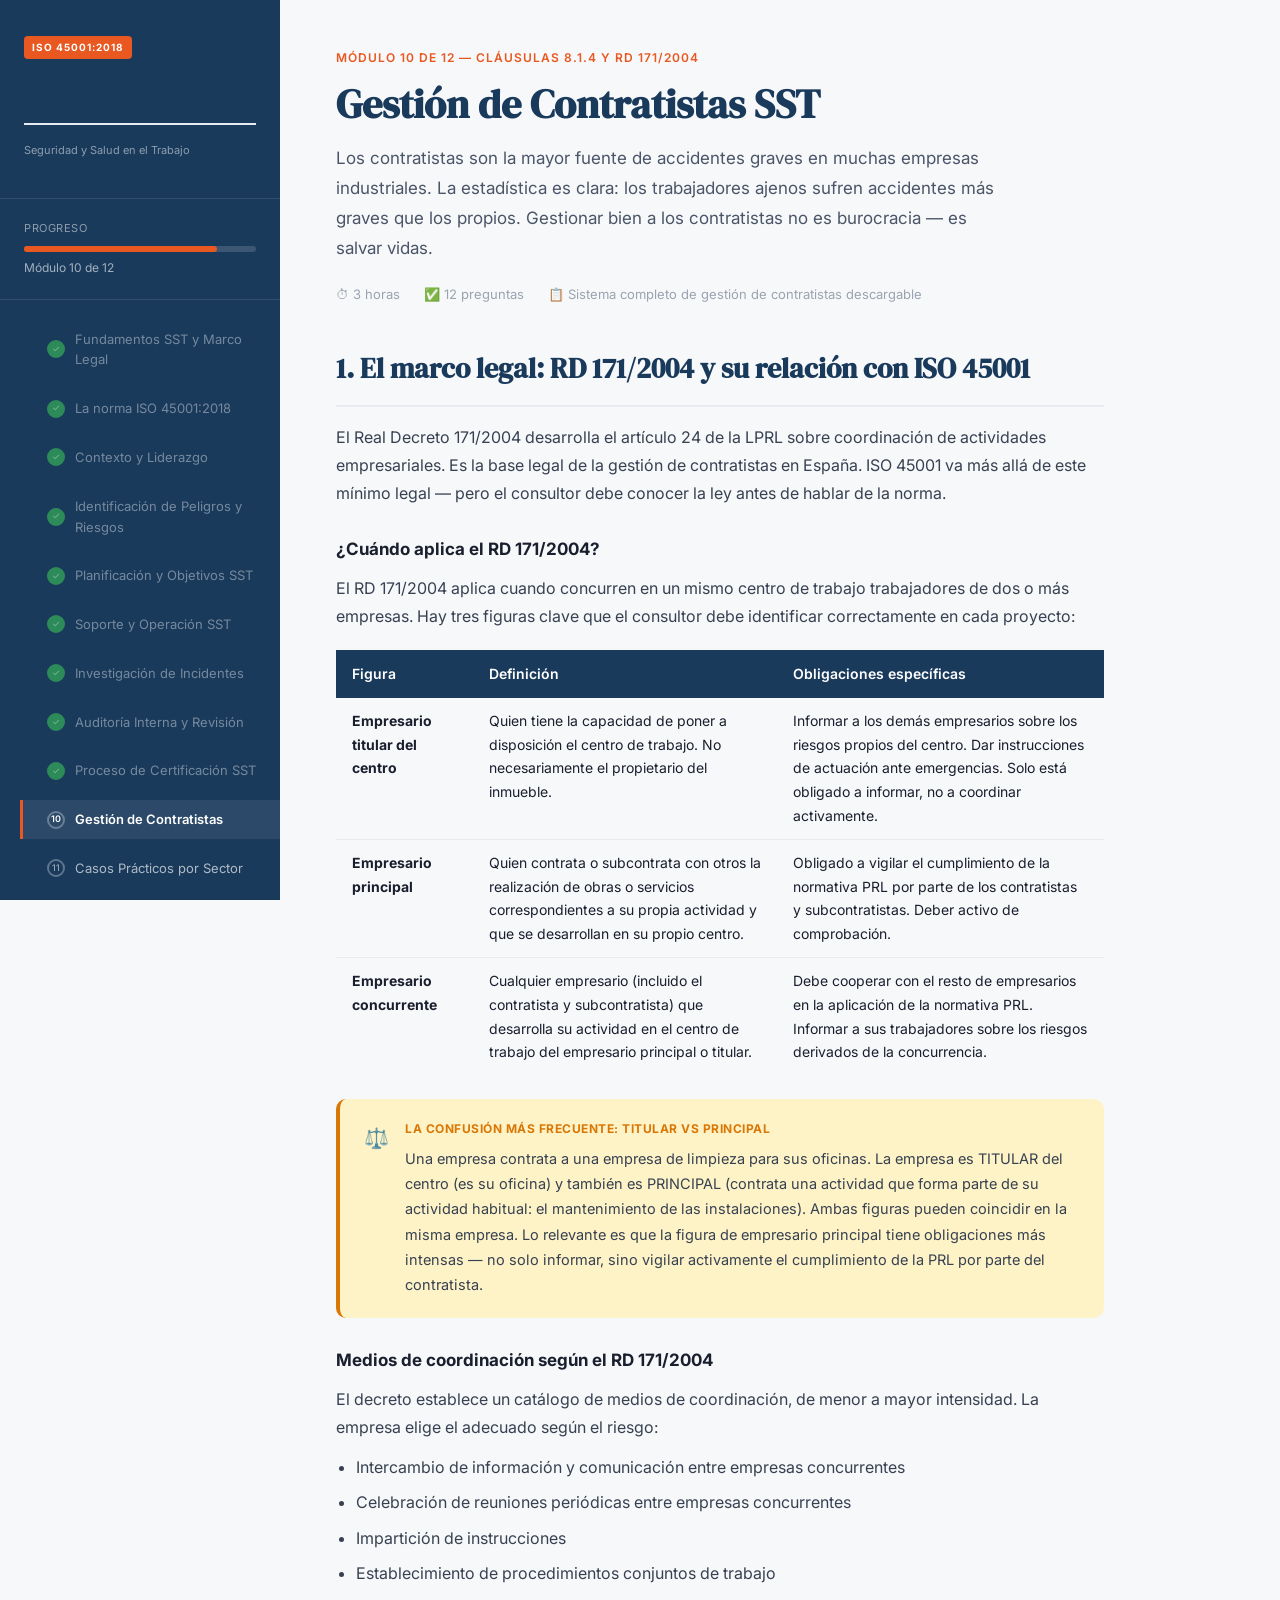
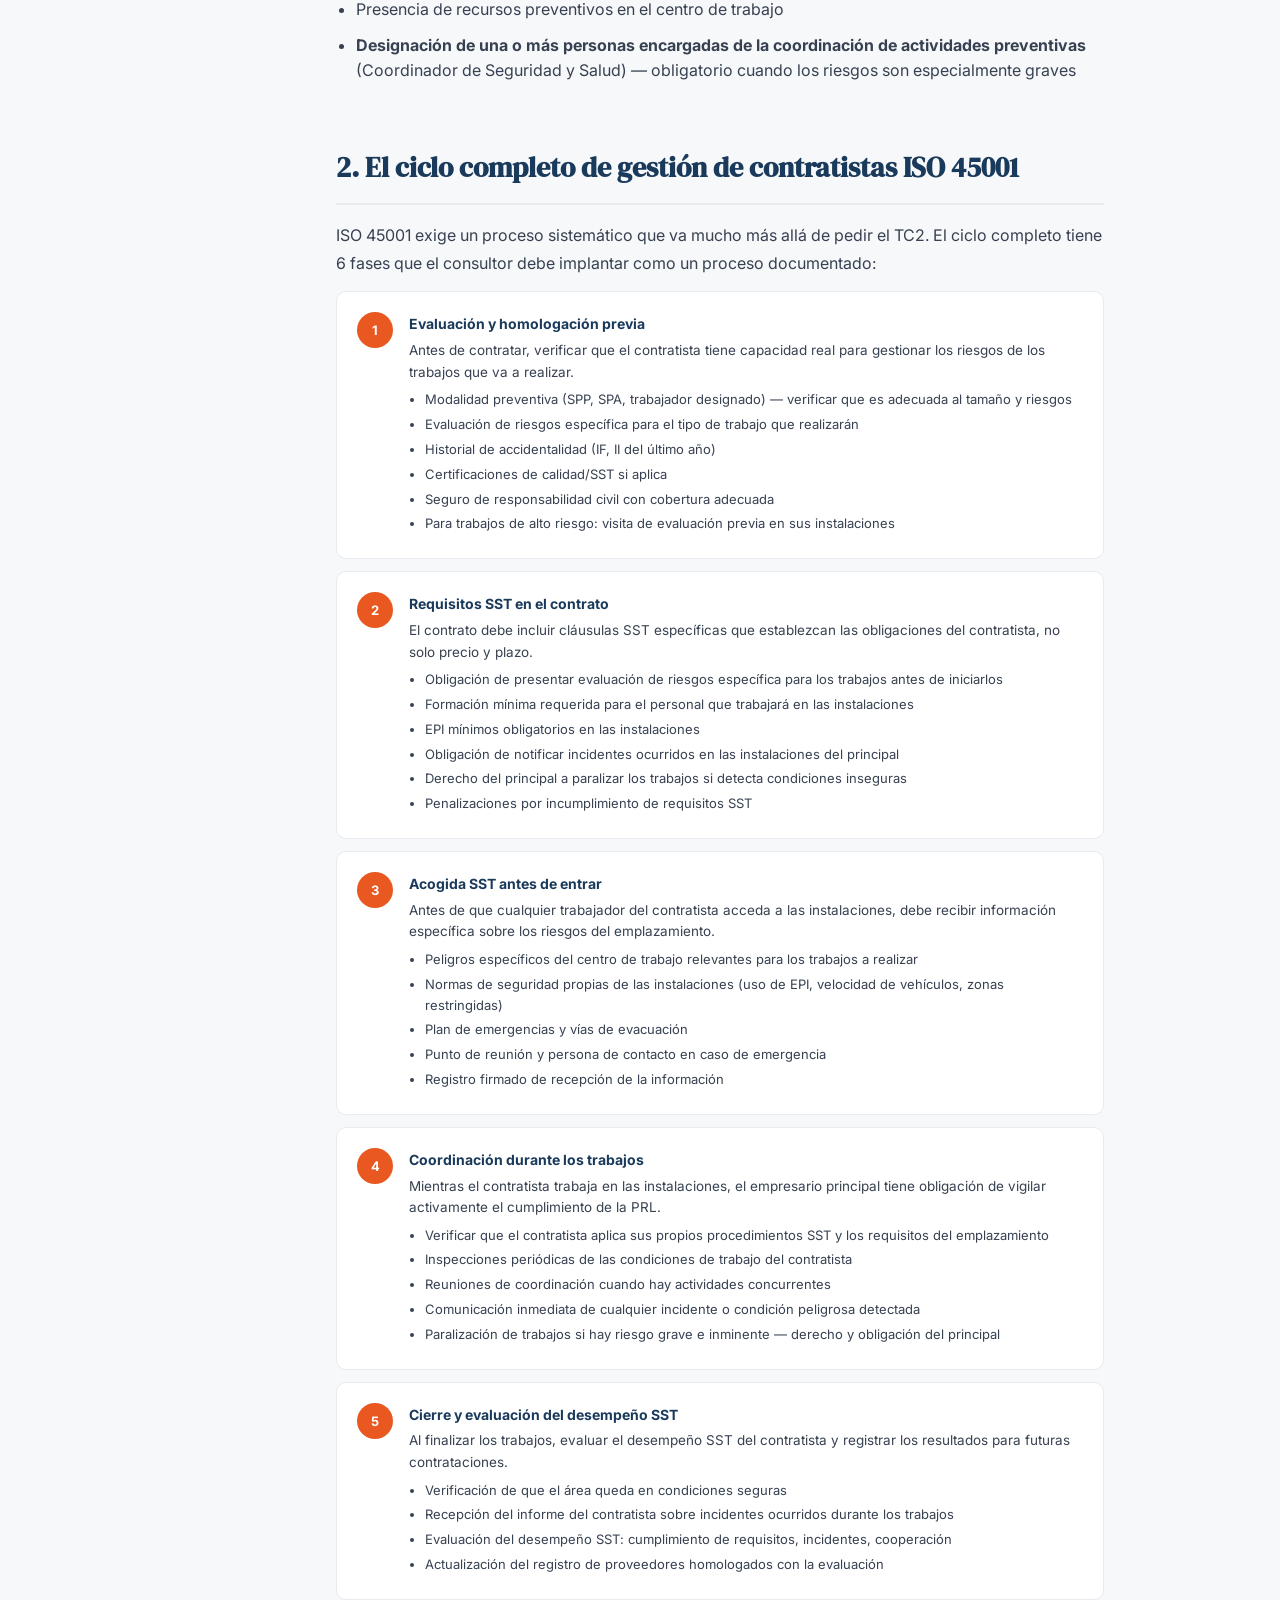
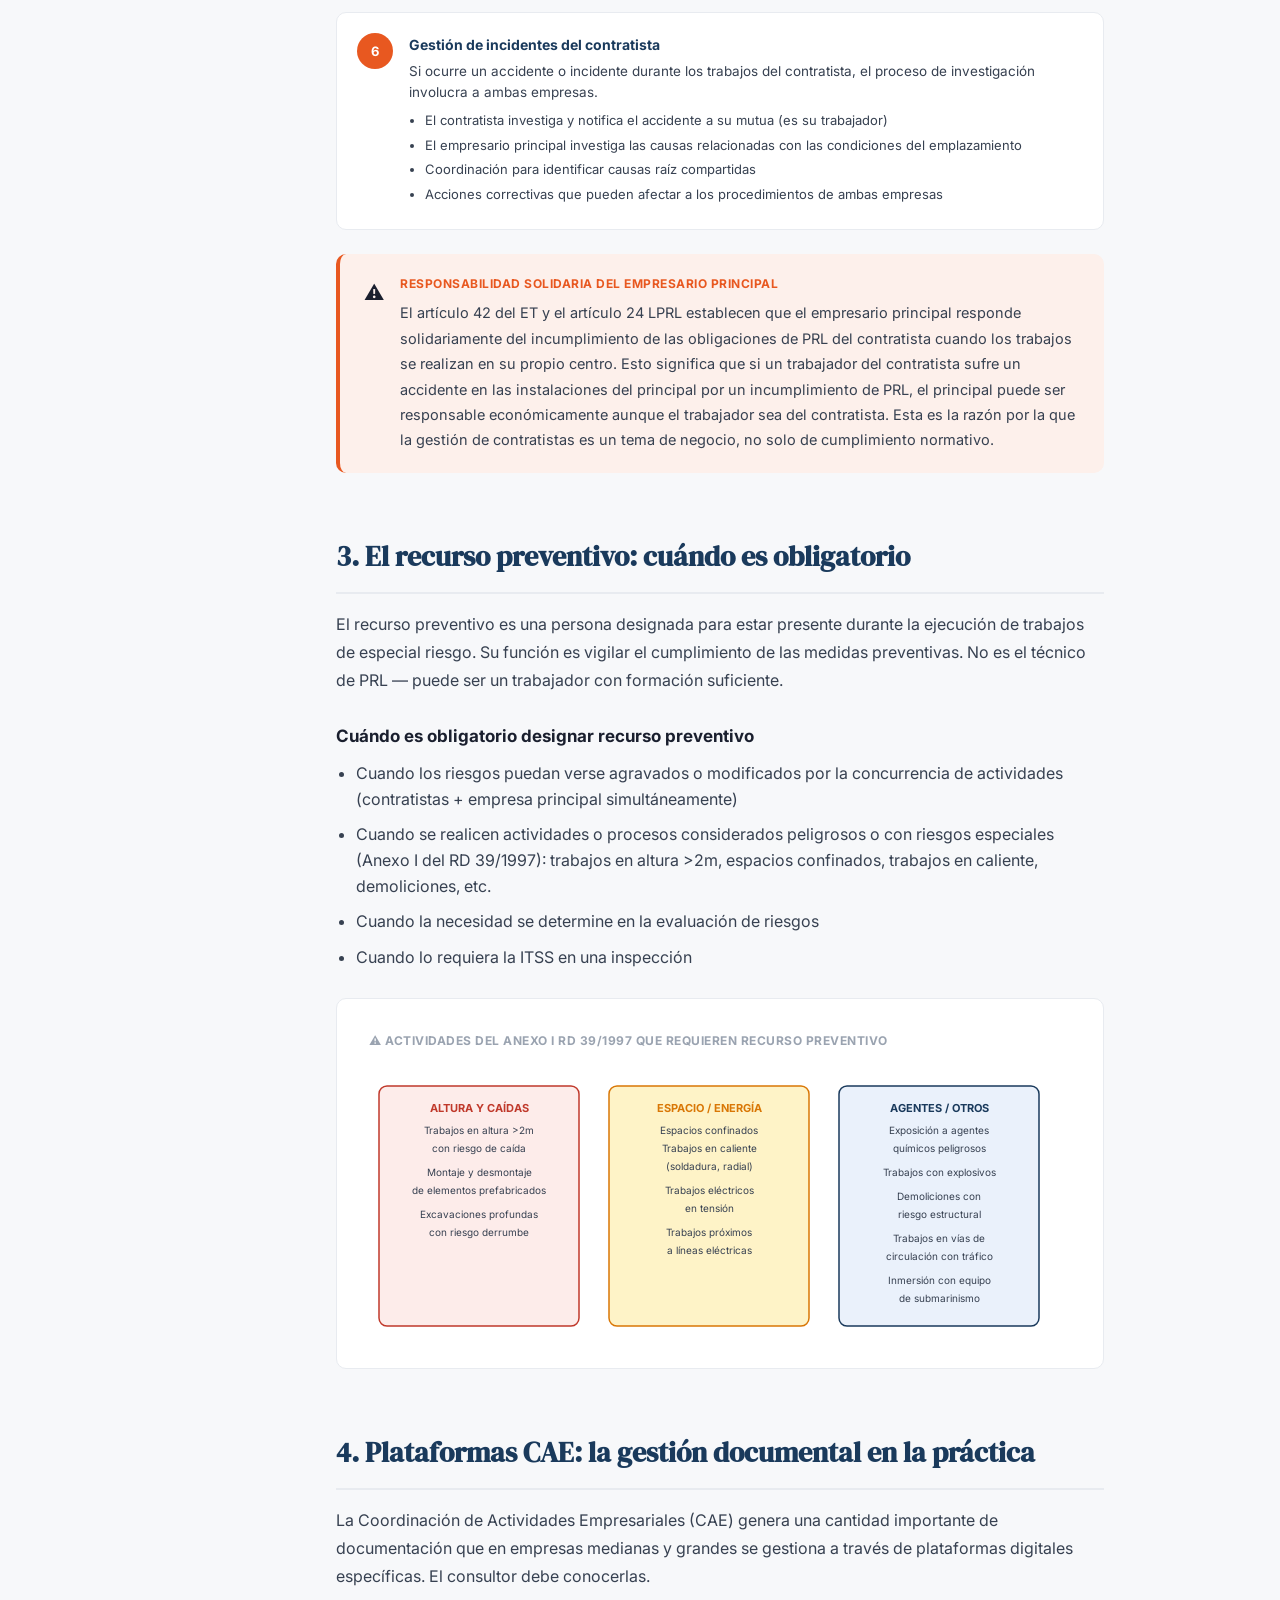
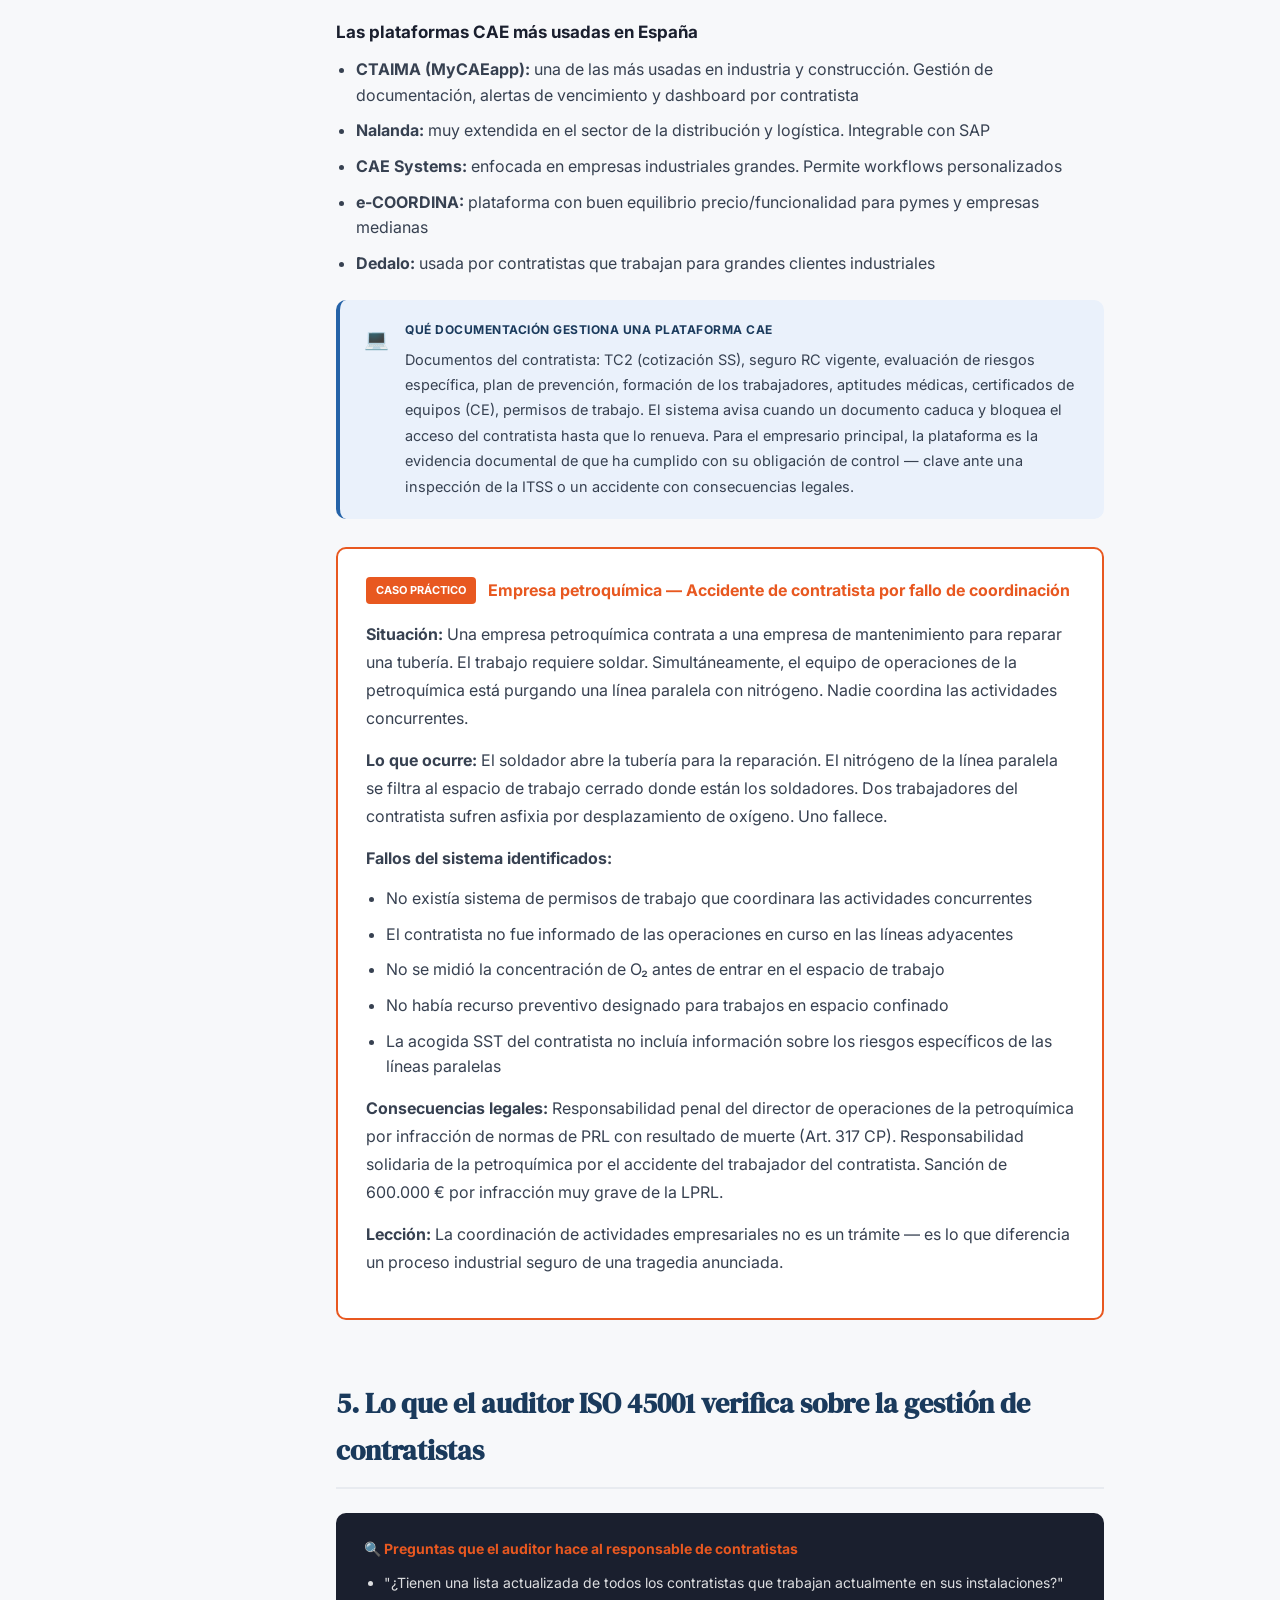
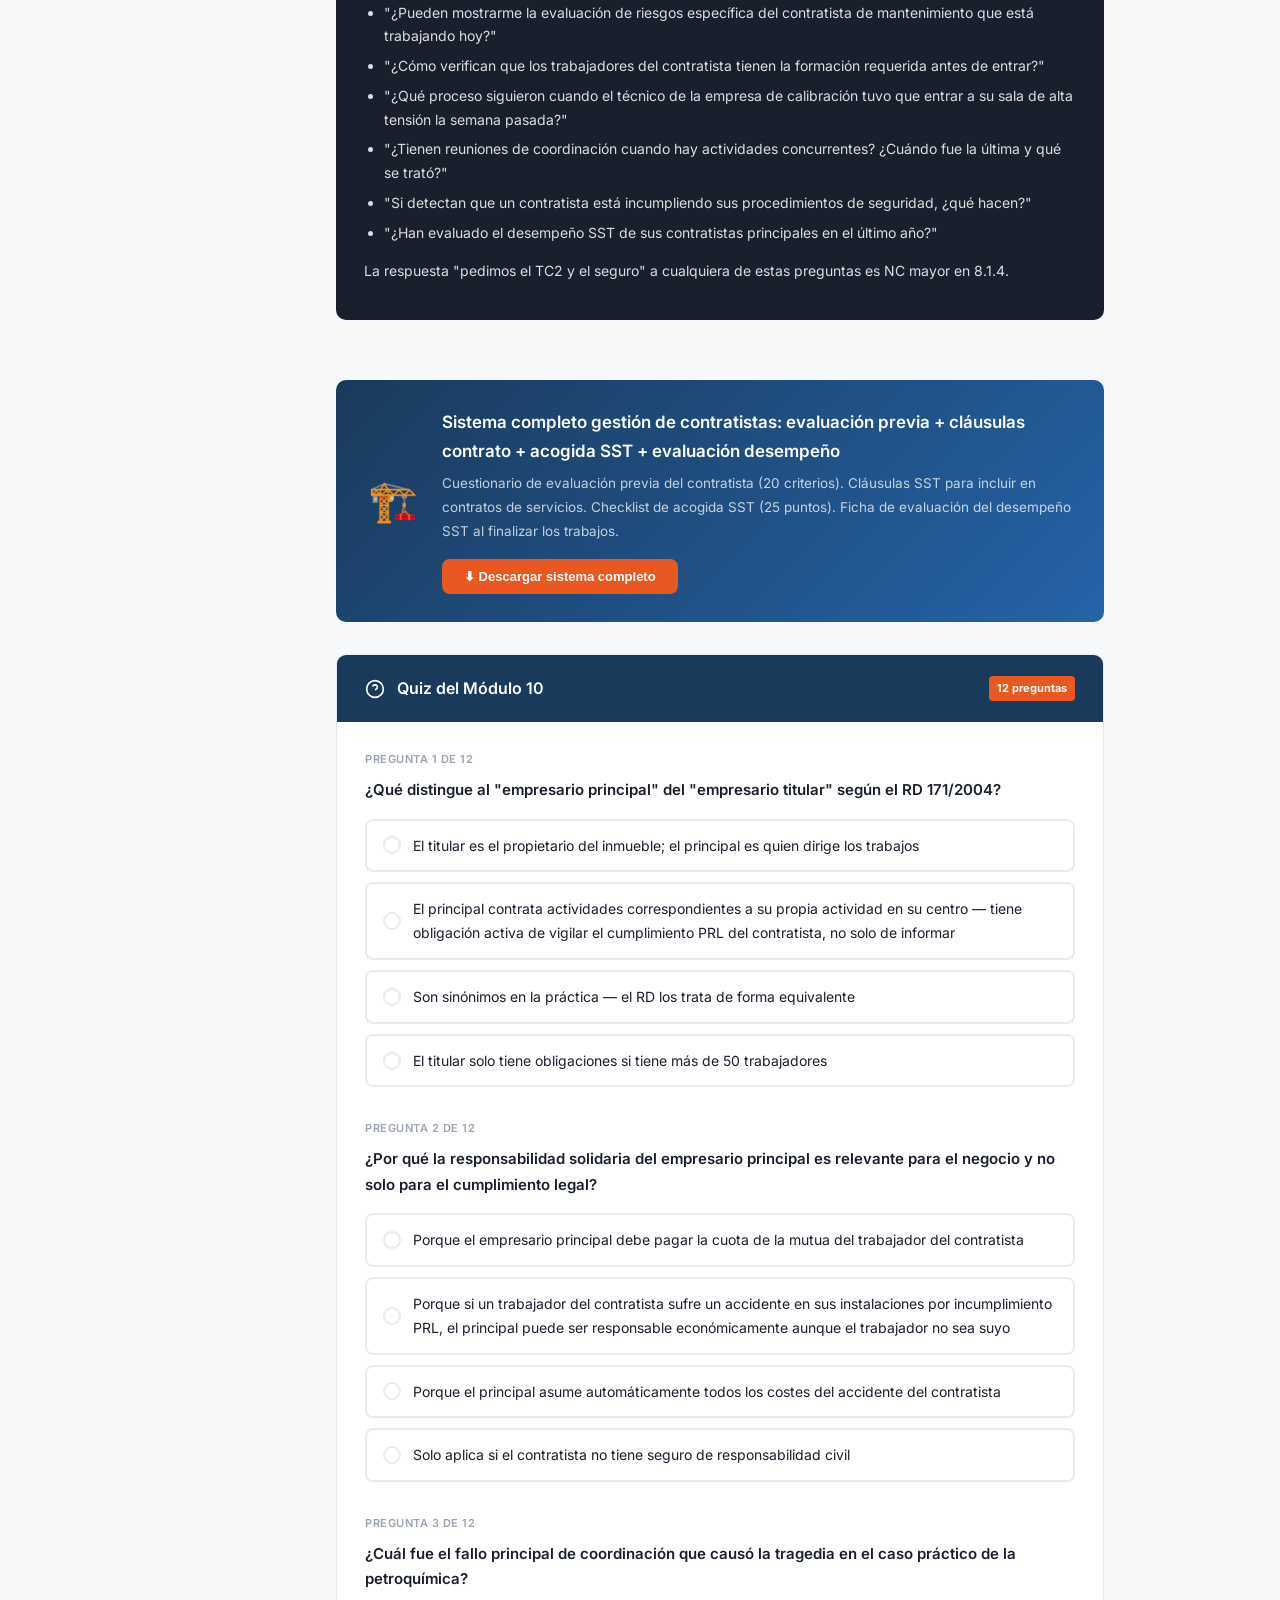
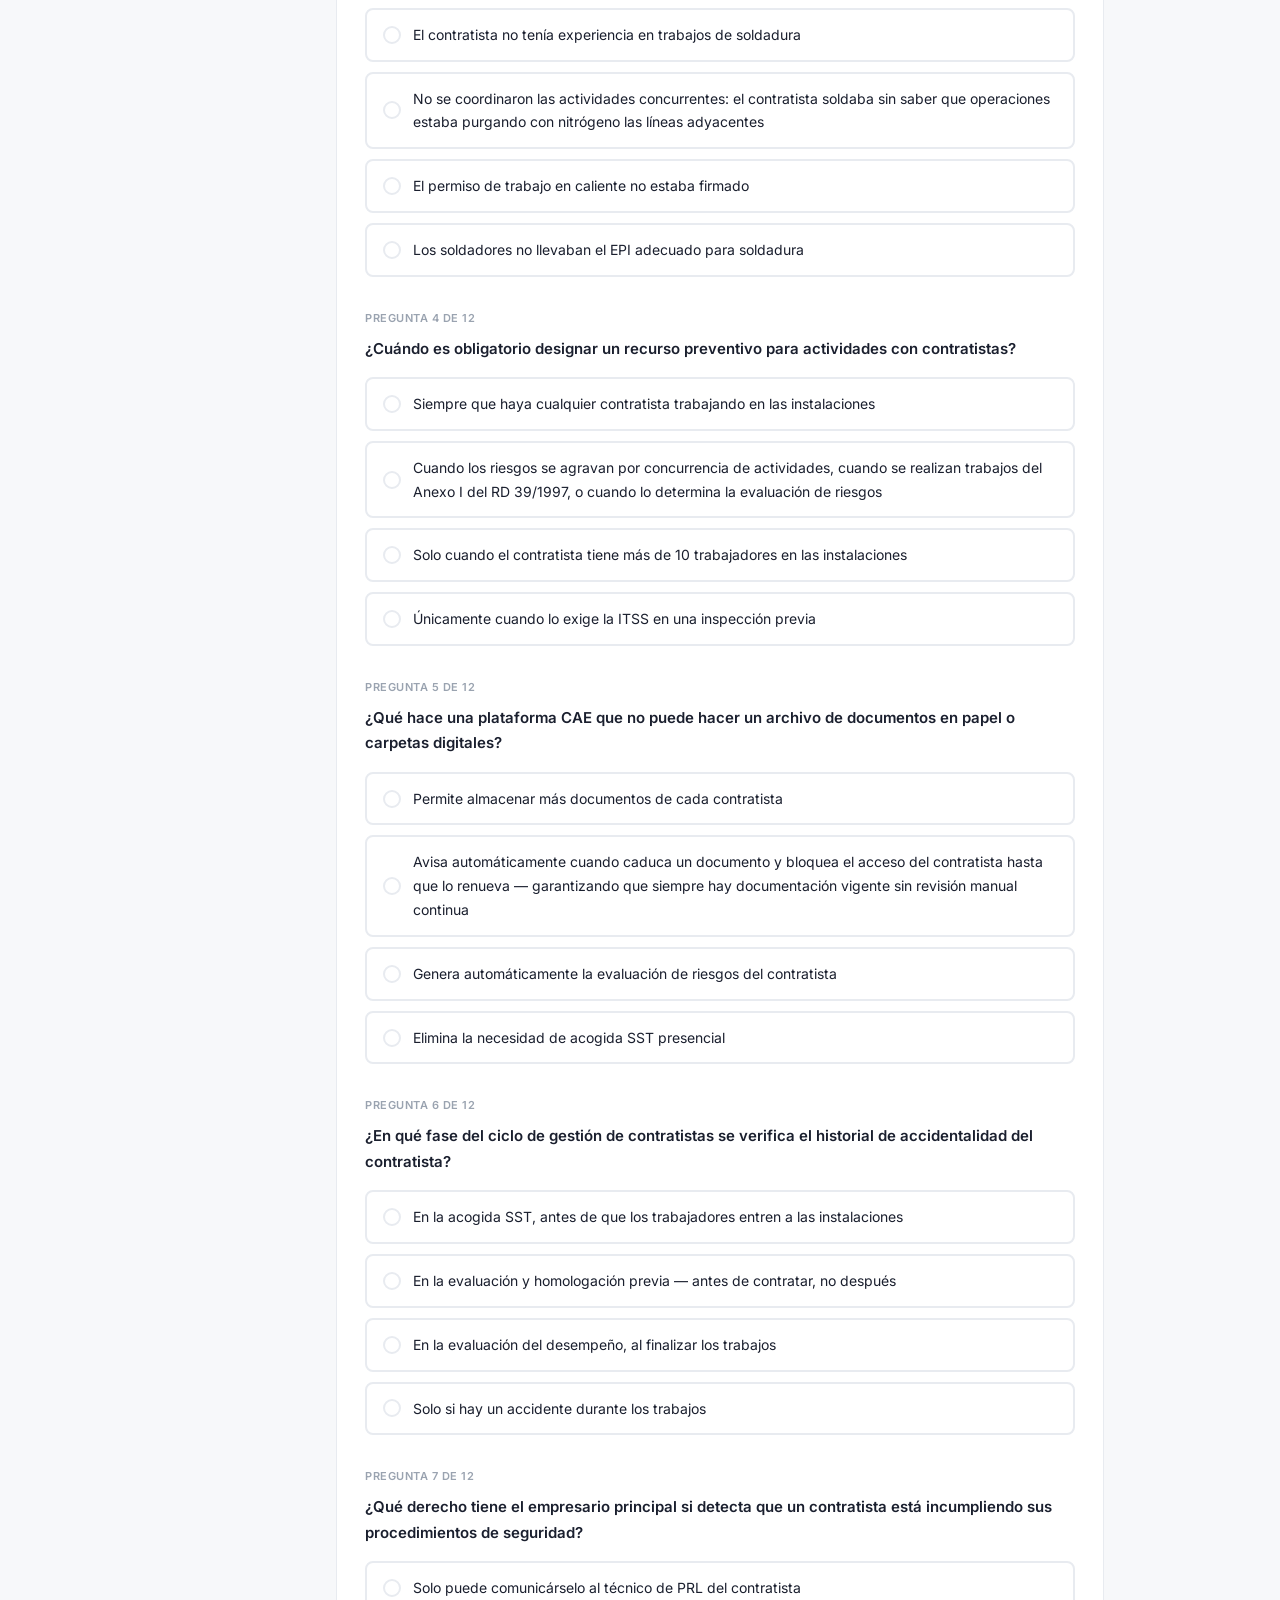
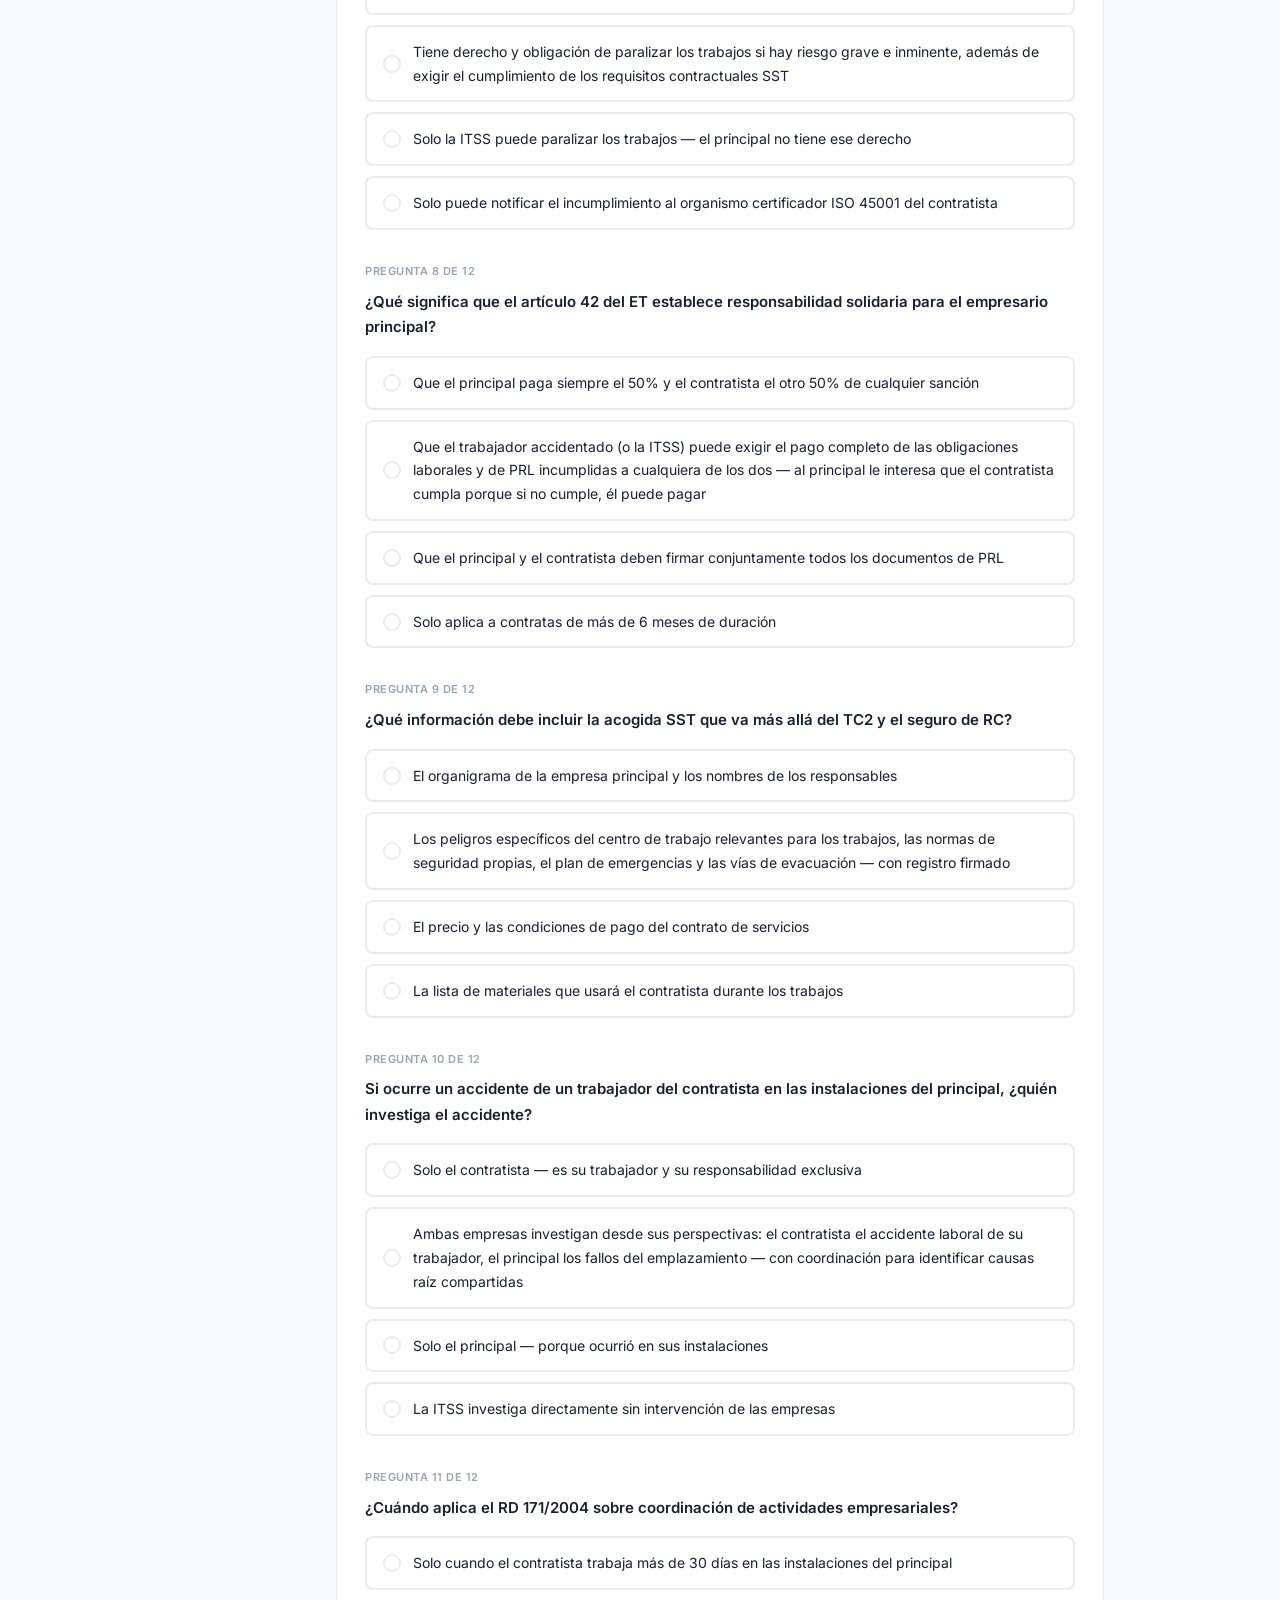
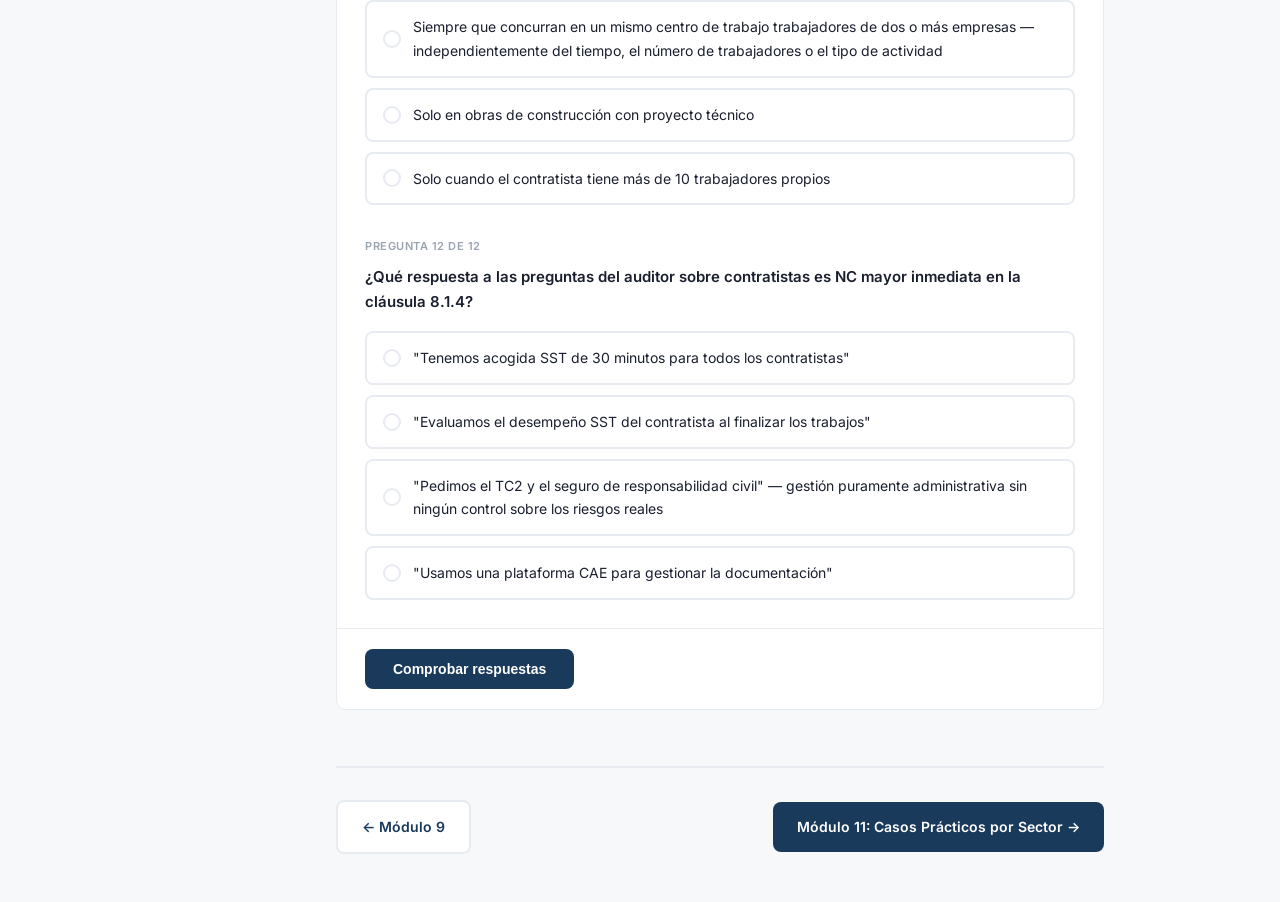
==== iso45001-modulo10.html @ 5eac26fb "Add files via upload" ====
<!DOCTYPE html>
<html lang="es">
<head>
<meta charset="UTF-8"><meta name="viewport" content="width=device-width, initial-scale=1.0">
<title>Módulo 10 — Gestión de Contratistas SST | Curso ISO 45001</title>
<style>
@import url('https://fonts.googleapis.com/css2?family=Inter:wght@400;500;600;700&family=DM+Serif+Display&display=swap');
:root{--azul:#1A3A5C;--azul-mid:#2563A8;--azul-claro:#EAF1FB;--acento:#E85820;--acento-light:#FDF0EB;--verde:#2D8B5A;--verde-light:#E5F4EC;--rojo:#C0392B;--rojo-light:#FDECEA;--amarillo:#D97706;--amarillo-light:#FEF3C7;--gris-1:#F7F8FA;--gris-2:#E8EBF0;--gris-3:#9AA3B0;--texto:#1A1F2E;--radio:10px;}
*,*::before,*::after{box-sizing:border-box;margin:0;padding:0;}
body{font-family:'Inter',sans-serif;background:var(--gris-1);color:var(--texto);font-size:16px;line-height:1.7;}
.layout{display:flex;min-height:100vh;}
.sidebar{width:280px;flex-shrink:0;background:var(--azul);color:#fff;padding:32px 0;position:sticky;top:0;height:100vh;overflow-y:auto;}
.sidebar-logo{padding:0 24px 24px;border-bottom:1px solid rgba(255,255,255,0.1);margin-bottom:20px;}
.badge{background:var(--acento);color:#fff;font-size:10px;font-weight:700;letter-spacing:1px;text-transform:uppercase;padding:3px 8px;border-radius:4px;display:inline-block;margin-bottom:8px;}
.sidebar-logo h2{font-family:'DM Serif Display',serif;font-size:17px;line-height:1.3;}
.sidebar-logo p{font-size:11px;color:rgba(255,255,255,0.5);margin-top:4px;}
.sidebar-progress{padding:0 24px 20px;border-bottom:1px solid rgba(255,255,255,0.1);margin-bottom:20px;}
.progress-label{font-size:11px;color:rgba(255,255,255,0.5);text-transform:uppercase;letter-spacing:0.5px;margin-bottom:8px;}
.progress-bar-bg{background:rgba(255,255,255,0.15);border-radius:4px;height:6px;}
.progress-bar-fill{background:var(--acento);border-radius:4px;height:6px;width:83%;}
.progress-pct{font-size:12px;color:rgba(255,255,255,0.6);margin-top:6px;}
.sidebar nav ul{list-style:none;}
.sidebar nav ul li a{display:flex;align-items:center;gap:10px;padding:9px 24px;color:rgba(255,255,255,0.65);text-decoration:none;font-size:13px;transition:all 0.2s;border-left:3px solid transparent;}
.sidebar nav ul li a.active{color:#fff;border-left-color:var(--acento);background:rgba(255,255,255,0.08);font-weight:600;}
.sidebar nav ul li a.done{color:rgba(255,255,255,0.4);}
.check{width:18px;height:18px;border-radius:50%;border:2px solid rgba(255,255,255,0.3);display:flex;align-items:center;justify-content:center;flex-shrink:0;font-size:9px;}
.done .check{background:var(--verde);border-color:var(--verde);}
.main{flex:1;padding:48px 56px;max-width:880px;}
.modulo-eyebrow{font-size:12px;font-weight:600;color:var(--acento);text-transform:uppercase;letter-spacing:1px;margin-bottom:12px;}
h1{font-family:'DM Serif Display',serif;font-size:40px;line-height:1.2;color:var(--azul);margin-bottom:16px;}
.modulo-intro{font-size:17px;color:#4A5568;max-width:660px;margin-bottom:20px;}
.modulo-meta{display:flex;gap:24px;margin-bottom:40px;flex-wrap:wrap;}
.meta-item{font-size:13px;color:var(--gris-3);}
.seccion{margin-bottom:60px;}
h2{font-family:'DM Serif Display',serif;font-size:28px;color:var(--azul);margin-bottom:16px;padding-bottom:12px;border-bottom:2px solid var(--gris-2);}
h3{font-size:17px;font-weight:700;color:var(--texto);margin:28px 0 10px;}
p{color:#374151;margin-bottom:14px;line-height:1.75;}
ul,ol{margin:0 0 14px 20px;color:#374151;}
ul li,ol li{margin-bottom:10px;line-height:1.6;}
.callout{padding:20px 24px;border-radius:var(--radio);margin:24px 0;display:flex;gap:16px;}
.callout.info{background:var(--azul-claro);border-left:4px solid var(--azul-mid);}
.callout.alerta{background:var(--acento-light);border-left:4px solid var(--acento);}
.callout.clave{background:var(--verde-light);border-left:4px solid var(--verde);}
.callout.legal{background:var(--amarillo-light);border-left:4px solid var(--amarillo);}
.callout-icon{font-size:20px;flex-shrink:0;margin-top:2px;}
.callout-body strong{display:block;font-size:12px;text-transform:uppercase;letter-spacing:0.5px;margin-bottom:6px;color:var(--azul);}
.callout.alerta .callout-body strong{color:var(--acento);}
.callout.clave .callout-body strong{color:var(--verde);}
.callout.legal .callout-body strong{color:var(--amarillo);}
.callout-body p{margin:0;font-size:14.5px;color:#374151;}
.infografia-wrap{background:#fff;border:1px solid var(--gris-2);border-radius:var(--radio);padding:32px;margin:28px 0;overflow-x:auto;}
.infografia-titulo{font-size:12px;font-weight:700;text-transform:uppercase;letter-spacing:0.5px;color:var(--gris-3);margin-bottom:24px;}
.tabla-wrap{overflow-x:auto;margin:20px 0;}
table{width:100%;border-collapse:collapse;font-size:14px;}
th{background:var(--azul);color:#fff;padding:12px 16px;text-align:left;font-weight:600;}
td{padding:11px 16px;border-bottom:1px solid var(--gris-2);vertical-align:top;}
tr:nth-child(even) td{background:var(--gris-1);}
tr:last-child td{border-bottom:none;}
.caso-practico{background:#fff;border:2px solid var(--acento);border-radius:var(--radio);padding:28px;margin:28px 0;}
.caso-header{display:flex;align-items:center;gap:12px;margin-bottom:16px;}
.caso-badge{background:var(--acento);color:#fff;font-size:11px;font-weight:700;padding:4px 10px;border-radius:4px;text-transform:uppercase;}
.caso-header h4{font-size:16px;font-weight:700;color:var(--acento);margin:0;}
.auditor-tip{background:#1A1F2E;color:#fff;border-radius:var(--radio);padding:24px 28px;margin:24px 0;}
.auditor-tip h4{font-size:14px;font-weight:700;color:var(--acento);margin-bottom:10px;}
.auditor-tip p,.auditor-tip li{font-size:14px;color:rgba(255,255,255,0.85);line-height:1.7;}
.auditor-tip ul{margin-left:20px;}
.auditor-tip ul li{margin-bottom:6px;}
.ciclo-card{background:#fff;border:1px solid var(--gris-2);border-radius:var(--radio);padding:20px;margin-bottom:12px;display:flex;gap:16px;align-items:flex-start;}
.ciclo-num{width:36px;height:36px;border-radius:50%;background:var(--acento);color:#fff;display:flex;align-items:center;justify-content:center;font-size:13px;font-weight:700;flex-shrink:0;}
.ciclo-body h4{font-size:14px;font-weight:700;color:var(--azul);margin-bottom:4px;}
.ciclo-body p{font-size:13.5px;color:#374151;margin:0;line-height:1.6;}
.ciclo-body ul{font-size:13px;color:#374151;margin:6px 0 0 16px;padding:0;}
.ciclo-body ul li{margin-bottom:4px;}
.descargable{background:linear-gradient(135deg,var(--azul),var(--azul-mid));border-radius:var(--radio);padding:28px 32px;color:#fff;display:flex;align-items:center;gap:24px;margin:32px 0;}
.descargable-icon{font-size:40px;flex-shrink:0;}
.descargable-body h4{font-size:17px;font-weight:600;margin-bottom:6px;}
.descargable-body p{font-size:13.5px;color:rgba(255,255,255,0.75);margin:0 0 16px;}
.btn-dl{background:var(--acento);color:#fff;border:none;padding:10px 22px;border-radius:8px;font-size:13px;font-weight:700;cursor:pointer;}
.quiz-container{background:#fff;border:1px solid var(--gris-2);border-radius:var(--radio);overflow:hidden;margin:32px 0;}
.quiz-header{background:var(--azul);color:#fff;padding:20px 28px;display:flex;align-items:center;gap:12px;}
.quiz-header h3{font-size:16px;font-weight:600;border:none;margin:0;padding:0;color:#fff;}
.quiz-badge{background:var(--acento);color:#fff;font-size:11px;font-weight:700;padding:3px 8px;border-radius:4px;margin-left:auto;}
.quiz-body{padding:28px;}
.pregunta{margin-bottom:32px;}
.pregunta:last-child{margin-bottom:0;}
.pregunta-num{font-size:11px;font-weight:600;color:var(--gris-3);text-transform:uppercase;letter-spacing:0.5px;margin-bottom:8px;}
.pregunta h4{font-size:15px;font-weight:600;margin-bottom:16px;color:var(--texto);}
.opciones{display:flex;flex-direction:column;gap:10px;}
.opcion{display:flex;align-items:center;gap:12px;padding:13px 16px;border:2px solid var(--gris-2);border-radius:8px;cursor:pointer;transition:all 0.15s;font-size:14px;color:var(--texto);}
.opcion:hover{border-color:var(--azul-mid);background:var(--azul-claro);}
.opcion-dot{width:18px;height:18px;border-radius:50%;border:2px solid var(--gris-2);flex-shrink:0;}
.opcion.selected{border-color:var(--azul-mid);background:var(--azul-claro);}
.opcion.selected .opcion-dot{background:var(--azul-mid);border-color:var(--azul-mid);}
.opcion.correcta{border-color:var(--verde);background:var(--verde-light);}
.opcion.correcta .opcion-dot{background:var(--verde);border-color:var(--verde);}
.opcion.incorrecta{border-color:var(--rojo);background:var(--rojo-light);}
.opcion.incorrecta .opcion-dot{background:var(--rojo);border-color:var(--rojo);}
.feedback-pregunta{margin-top:12px;padding:12px 16px;border-radius:8px;font-size:13.5px;display:none;}
.feedback-pregunta.ok{background:var(--verde-light);color:#1A5C38;display:block;}
.feedback-pregunta.ko{background:var(--rojo-light);color:#8B1A10;display:block;}
.quiz-footer{padding:20px 28px;border-top:1px solid var(--gris-2);display:flex;align-items:center;gap:16px;flex-wrap:wrap;}
.btn-quiz{background:var(--azul);color:#fff;border:none;padding:12px 28px;border-radius:8px;font-size:14px;font-weight:600;cursor:pointer;}
.btn-quiz:hover{background:var(--azul-mid);}
.btn-quiz:disabled{background:var(--gris-3);cursor:not-allowed;}
.quiz-resultado{font-size:14px;color:var(--gris-3);display:none;}
.quiz-resultado.visible{display:block;}
.modulo-nav{display:flex;justify-content:space-between;align-items:center;margin-top:56px;padding-top:32px;border-top:2px solid var(--gris-2);}
.btn-nav{display:flex;align-items:center;gap:10px;padding:13px 24px;border-radius:8px;font-size:14px;font-weight:600;text-decoration:none;transition:all 0.2s;}
.btn-nav.siguiente{background:var(--azul);color:#fff;}
.btn-nav.anterior{background:#fff;color:var(--azul);border:2px solid var(--gris-2);}
@media(max-width:768px){.sidebar{display:none;}.main{padding:24px 20px;}h1{font-size:28px;}}
</style>
</head>
<body>
<div class="layout">
<aside class="sidebar">
  <div class="sidebar-logo">
    <div class="badge">ISO 45001:2018</div>
    <h2>Consultor SST<br>Certificado</h2>
    <p>Seguridad y Salud en el Trabajo</p>
  </div>
  <div class="sidebar-progress">
    <div class="progress-label">Progreso</div>
    <div class="progress-bar-bg"><div class="progress-bar-fill"></div></div>
    <div class="progress-pct">Módulo 10 de 12</div>
  </div>
  <nav><ul>
    <li><a href="iso45001-modulo1.html" class="done"><span class="check">✓</span> Fundamentos SST y Marco Legal</a></li>
    <li><a href="iso45001-modulo2.html" class="done"><span class="check">✓</span> La norma ISO 45001:2018</a></li>
    <li><a href="iso45001-modulo3.html" class="done"><span class="check">✓</span> Contexto y Liderazgo</a></li>
    <li><a href="iso45001-modulo4.html" class="done"><span class="check">✓</span> Identificación de Peligros y Riesgos</a></li>
    <li><a href="iso45001-modulo5.html" class="done"><span class="check">✓</span> Planificación y Objetivos SST</a></li>
    <li><a href="iso45001-modulo6.html" class="done"><span class="check">✓</span> Soporte y Operación SST</a></li>
    <li><a href="iso45001-modulo7.html" class="done"><span class="check">✓</span> Investigación de Incidentes</a></li>
    <li><a href="iso45001-modulo8.html" class="done"><span class="check">✓</span> Auditoría Interna y Revisión</a></li>
    <li><a href="iso45001-modulo9.html" class="done"><span class="check">✓</span> Proceso de Certificación SST</a></li>
    <li><a href="#" class="active"><span class="check">10</span> Gestión de Contratistas</a></li>
    <li><a href="#"><span class="check">11</span> Casos Prácticos por Sector</a></li>
    <li><a href="#"><span class="check">12</span> Proyecto Final</a></li>
  </ul></nav>
</aside>
<main class="main">
  <div class="modulo-eyebrow">Módulo 10 de 12 — Cláusulas 8.1.4 y RD 171/2004</div>
  <h1>Gestión de Contratistas SST</h1>
  <p class="modulo-intro">Los contratistas son la mayor fuente de accidentes graves en muchas empresas industriales. La estadística es clara: los trabajadores ajenos sufren accidentes más graves que los propios. Gestionar bien a los contratistas no es burocracia — es salvar vidas.</p>
  <div class="modulo-meta">
    <span class="meta-item">⏱ 3 horas</span>
    <span class="meta-item">✅ 12 preguntas</span>
    <span class="meta-item">📋 Sistema completo de gestión de contratistas descargable</span>
  </div>

  <section class="seccion">
    <h2>1. El marco legal: RD 171/2004 y su relación con ISO 45001</h2>
    <p>El Real Decreto 171/2004 desarrolla el artículo 24 de la LPRL sobre coordinación de actividades empresariales. Es la base legal de la gestión de contratistas en España. ISO 45001 va más allá de este mínimo legal — pero el consultor debe conocer la ley antes de hablar de la norma.</p>

    <h3>¿Cuándo aplica el RD 171/2004?</h3>
    <p>El RD 171/2004 aplica cuando concurren en un mismo centro de trabajo trabajadores de dos o más empresas. Hay tres figuras clave que el consultor debe identificar correctamente en cada proyecto:</p>

    <div class="tabla-wrap"><table>
      <thead><tr><th>Figura</th><th>Definición</th><th>Obligaciones específicas</th></tr></thead>
      <tbody>
        <tr><td><strong>Empresario titular del centro</strong></td><td>Quien tiene la capacidad de poner a disposición el centro de trabajo. No necesariamente el propietario del inmueble.</td><td>Informar a los demás empresarios sobre los riesgos propios del centro. Dar instrucciones de actuación ante emergencias. Solo está obligado a informar, no a coordinar activamente.</td></tr>
        <tr><td><strong>Empresario principal</strong></td><td>Quien contrata o subcontrata con otros la realización de obras o servicios correspondientes a su propia actividad y que se desarrollan en su propio centro.</td><td>Obligado a vigilar el cumplimiento de la normativa PRL por parte de los contratistas y subcontratistas. Deber activo de comprobación.</td></tr>
        <tr><td><strong>Empresario concurrente</strong></td><td>Cualquier empresario (incluido el contratista y subcontratista) que desarrolla su actividad en el centro de trabajo del empresario principal o titular.</td><td>Debe cooperar con el resto de empresarios en la aplicación de la normativa PRL. Informar a sus trabajadores sobre los riesgos derivados de la concurrencia.</td></tr>
      </tbody>
    </table></div>

    <div class="callout legal">
      <div class="callout-icon">⚖️</div>
      <div class="callout-body"><strong>La confusión más frecuente: titular vs principal</strong>
      <p>Una empresa contrata a una empresa de limpieza para sus oficinas. La empresa es TITULAR del centro (es su oficina) y también es PRINCIPAL (contrata una actividad que forma parte de su actividad habitual: el mantenimiento de las instalaciones). Ambas figuras pueden coincidir en la misma empresa. Lo relevante es que la figura de empresario principal tiene obligaciones más intensas — no solo informar, sino vigilar activamente el cumplimiento de la PRL por parte del contratista.</p></div>
    </div>

    <h3>Medios de coordinación según el RD 171/2004</h3>
    <p>El decreto establece un catálogo de medios de coordinación, de menor a mayor intensidad. La empresa elige el adecuado según el riesgo:</p>
    <ul>
      <li>Intercambio de información y comunicación entre empresas concurrentes</li>
      <li>Celebración de reuniones periódicas entre empresas concurrentes</li>
      <li>Impartición de instrucciones</li>
      <li>Establecimiento de procedimientos conjuntos de trabajo</li>
      <li>Presencia de recursos preventivos en el centro de trabajo</li>
      <li><strong>Designación de una o más personas encargadas de la coordinación de actividades preventivas</strong> (Coordinador de Seguridad y Salud) — obligatorio cuando los riesgos son especialmente graves</li>
    </ul>
  </section>

  <section class="seccion">
    <h2>2. El ciclo completo de gestión de contratistas ISO 45001</h2>
    <p>ISO 45001 exige un proceso sistemático que va mucho más allá de pedir el TC2. El ciclo completo tiene 6 fases que el consultor debe implantar como un proceso documentado:</p>

    <div class="ciclo-card">
      <div class="ciclo-num">1</div>
      <div class="ciclo-body">
        <h4>Evaluación y homologación previa</h4>
        <p>Antes de contratar, verificar que el contratista tiene capacidad real para gestionar los riesgos de los trabajos que va a realizar.</p>
        <ul>
          <li>Modalidad preventiva (SPP, SPA, trabajador designado) — verificar que es adecuada al tamaño y riesgos</li>
          <li>Evaluación de riesgos específica para el tipo de trabajo que realizarán</li>
          <li>Historial de accidentalidad (IF, II del último año)</li>
          <li>Certificaciones de calidad/SST si aplica</li>
          <li>Seguro de responsabilidad civil con cobertura adecuada</li>
          <li>Para trabajos de alto riesgo: visita de evaluación previa en sus instalaciones</li>
        </ul>
      </div>
    </div>

    <div class="ciclo-card">
      <div class="ciclo-num">2</div>
      <div class="ciclo-body">
        <h4>Requisitos SST en el contrato</h4>
        <p>El contrato debe incluir cláusulas SST específicas que establezcan las obligaciones del contratista, no solo precio y plazo.</p>
        <ul>
          <li>Obligación de presentar evaluación de riesgos específica para los trabajos antes de iniciarlos</li>
          <li>Formación mínima requerida para el personal que trabajará en las instalaciones</li>
          <li>EPI mínimos obligatorios en las instalaciones</li>
          <li>Obligación de notificar incidentes ocurridos en las instalaciones del principal</li>
          <li>Derecho del principal a paralizar los trabajos si detecta condiciones inseguras</li>
          <li>Penalizaciones por incumplimiento de requisitos SST</li>
        </ul>
      </div>
    </div>

    <div class="ciclo-card">
      <div class="ciclo-num">3</div>
      <div class="ciclo-body">
        <h4>Acogida SST antes de entrar</h4>
        <p>Antes de que cualquier trabajador del contratista acceda a las instalaciones, debe recibir información específica sobre los riesgos del emplazamiento.</p>
        <ul>
          <li>Peligros específicos del centro de trabajo relevantes para los trabajos a realizar</li>
          <li>Normas de seguridad propias de las instalaciones (uso de EPI, velocidad de vehículos, zonas restringidas)</li>
          <li>Plan de emergencias y vías de evacuación</li>
          <li>Punto de reunión y persona de contacto en caso de emergencia</li>
          <li>Registro firmado de recepción de la información</li>
        </ul>
      </div>
    </div>

    <div class="ciclo-card">
      <div class="ciclo-num">4</div>
      <div class="ciclo-body">
        <h4>Coordinación durante los trabajos</h4>
        <p>Mientras el contratista trabaja en las instalaciones, el empresario principal tiene obligación de vigilar activamente el cumplimiento de la PRL.</p>
        <ul>
          <li>Verificar que el contratista aplica sus propios procedimientos SST y los requisitos del emplazamiento</li>
          <li>Inspecciones periódicas de las condiciones de trabajo del contratista</li>
          <li>Reuniones de coordinación cuando hay actividades concurrentes</li>
          <li>Comunicación inmediata de cualquier incidente o condición peligrosa detectada</li>
          <li>Paralización de trabajos si hay riesgo grave e inminente — derecho y obligación del principal</li>
        </ul>
      </div>
    </div>

    <div class="ciclo-card">
      <div class="ciclo-num">5</div>
      <div class="ciclo-body">
        <h4>Cierre y evaluación del desempeño SST</h4>
        <p>Al finalizar los trabajos, evaluar el desempeño SST del contratista y registrar los resultados para futuras contrataciones.</p>
        <ul>
          <li>Verificación de que el área queda en condiciones seguras</li>
          <li>Recepción del informe del contratista sobre incidentes ocurridos durante los trabajos</li>
          <li>Evaluación del desempeño SST: cumplimiento de requisitos, incidentes, cooperación</li>
          <li>Actualización del registro de proveedores homologados con la evaluación</li>
        </ul>
      </div>
    </div>

    <div class="ciclo-card">
      <div class="ciclo-num">6</div>
      <div class="ciclo-body">
        <h4>Gestión de incidentes del contratista</h4>
        <p>Si ocurre un accidente o incidente durante los trabajos del contratista, el proceso de investigación involucra a ambas empresas.</p>
        <ul>
          <li>El contratista investiga y notifica el accidente a su mutua (es su trabajador)</li>
          <li>El empresario principal investiga las causas relacionadas con las condiciones del emplazamiento</li>
          <li>Coordinación para identificar causas raíz compartidas</li>
          <li>Acciones correctivas que pueden afectar a los procedimientos de ambas empresas</li>
        </ul>
      </div>
    </div>

    <div class="callout alerta">
      <div class="callout-icon">⚠️</div>
      <div class="callout-body"><strong>Responsabilidad solidaria del empresario principal</strong>
      <p>El artículo 42 del ET y el artículo 24 LPRL establecen que el empresario principal responde solidariamente del incumplimiento de las obligaciones de PRL del contratista cuando los trabajos se realizan en su propio centro. Esto significa que si un trabajador del contratista sufre un accidente en las instalaciones del principal por un incumplimiento de PRL, el principal puede ser responsable económicamente aunque el trabajador sea del contratista. Esta es la razón por la que la gestión de contratistas es un tema de negocio, no solo de cumplimiento normativo.</p></div>
    </div>
  </section>

  <section class="seccion">
    <h2>3. El recurso preventivo: cuándo es obligatorio</h2>
    <p>El recurso preventivo es una persona designada para estar presente durante la ejecución de trabajos de especial riesgo. Su función es vigilar el cumplimiento de las medidas preventivas. No es el técnico de PRL — puede ser un trabajador con formación suficiente.</p>

    <h3>Cuándo es obligatorio designar recurso preventivo</h3>
    <ul>
      <li>Cuando los riesgos puedan verse agravados o modificados por la concurrencia de actividades (contratistas + empresa principal simultáneamente)</li>
      <li>Cuando se realicen actividades o procesos considerados peligrosos o con riesgos especiales (Anexo I del RD 39/1997): trabajos en altura &gt;2m, espacios confinados, trabajos en caliente, demoliciones, etc.</li>
      <li>Cuando la necesidad se determine en la evaluación de riesgos</li>
      <li>Cuando lo requiera la ITSS en una inspección</li>
    </ul>

    <div class="infografia-wrap">
      <div class="infografia-titulo">⚠️ Actividades del Anexo I RD 39/1997 que requieren recurso preventivo</div>
      <svg viewBox="0 0 680 260" xmlns="http://www.w3.org/2000/svg" style="width:100%;max-width:680px;display:block;">
        <rect x="10" y="10" width="200" height="240" rx="8" fill="#FDECEA" stroke="#C0392B" stroke-width="1.5"/>
        <text x="110" y="36" text-anchor="middle" font-family="Inter,sans-serif" font-size="11" font-weight="700" fill="#C0392B">ALTURA Y CAÍDAS</text>
        <text x="110" y="58" text-anchor="middle" font-family="Inter,sans-serif" font-size="10" fill="#374151">Trabajos en altura &gt;2m</text>
        <text x="110" y="76" text-anchor="middle" font-family="Inter,sans-serif" font-size="10" fill="#374151">con riesgo de caída</text>
        <text x="110" y="100" text-anchor="middle" font-family="Inter,sans-serif" font-size="10" fill="#374151">Montaje y desmontaje</text>
        <text x="110" y="118" text-anchor="middle" font-family="Inter,sans-serif" font-size="10" fill="#374151">de elementos prefabricados</text>
        <text x="110" y="142" text-anchor="middle" font-family="Inter,sans-serif" font-size="10" fill="#374151">Excavaciones profundas</text>
        <text x="110" y="160" text-anchor="middle" font-family="Inter,sans-serif" font-size="10" fill="#374151">con riesgo derrumbe</text>

        <rect x="240" y="10" width="200" height="240" rx="8" fill="#FEF3C7" stroke="#D97706" stroke-width="1.5"/>
        <text x="340" y="36" text-anchor="middle" font-family="Inter,sans-serif" font-size="11" font-weight="700" fill="#D97706">ESPACIO / ENERGÍA</text>
        <text x="340" y="58" text-anchor="middle" font-family="Inter,sans-serif" font-size="10" fill="#374151">Espacios confinados</text>
        <text x="340" y="76" text-anchor="middle" font-family="Inter,sans-serif" font-size="10" fill="#374151">Trabajos en caliente</text>
        <text x="340" y="94" text-anchor="middle" font-family="Inter,sans-serif" font-size="10" fill="#374151">(soldadura, radial)</text>
        <text x="340" y="118" text-anchor="middle" font-family="Inter,sans-serif" font-size="10" fill="#374151">Trabajos eléctricos</text>
        <text x="340" y="136" text-anchor="middle" font-family="Inter,sans-serif" font-size="10" fill="#374151">en tensión</text>
        <text x="340" y="160" text-anchor="middle" font-family="Inter,sans-serif" font-size="10" fill="#374151">Trabajos próximos</text>
        <text x="340" y="178" text-anchor="middle" font-family="Inter,sans-serif" font-size="10" fill="#374151">a líneas eléctricas</text>

        <rect x="470" y="10" width="200" height="240" rx="8" fill="#EAF1FB" stroke="#1A3A5C" stroke-width="1.5"/>
        <text x="570" y="36" text-anchor="middle" font-family="Inter,sans-serif" font-size="11" font-weight="700" fill="#1A3A5C">AGENTES / OTROS</text>
        <text x="570" y="58" text-anchor="middle" font-family="Inter,sans-serif" font-size="10" fill="#374151">Exposición a agentes</text>
        <text x="570" y="76" text-anchor="middle" font-family="Inter,sans-serif" font-size="10" fill="#374151">químicos peligrosos</text>
        <text x="570" y="100" text-anchor="middle" font-family="Inter,sans-serif" font-size="10" fill="#374151">Trabajos con explosivos</text>
        <text x="570" y="124" text-anchor="middle" font-family="Inter,sans-serif" font-size="10" fill="#374151">Demoliciones con</text>
        <text x="570" y="142" text-anchor="middle" font-family="Inter,sans-serif" font-size="10" fill="#374151">riesgo estructural</text>
        <text x="570" y="166" text-anchor="middle" font-family="Inter,sans-serif" font-size="10" fill="#374151">Trabajos en vías de</text>
        <text x="570" y="184" text-anchor="middle" font-family="Inter,sans-serif" font-size="10" fill="#374151">circulación con tráfico</text>
        <text x="570" y="208" text-anchor="middle" font-family="Inter,sans-serif" font-size="10" fill="#374151">Inmersión con equipo</text>
        <text x="570" y="226" text-anchor="middle" font-family="Inter,sans-serif" font-size="10" fill="#374151">de submarinismo</text>
      </svg>
    </div>
  </section>

  <section class="seccion">
    <h2>4. Plataformas CAE: la gestión documental en la práctica</h2>
    <p>La Coordinación de Actividades Empresariales (CAE) genera una cantidad importante de documentación que en empresas medianas y grandes se gestiona a través de plataformas digitales específicas. El consultor debe conocerlas.</p>

    <h3>Las plataformas CAE más usadas en España</h3>
    <ul>
      <li><strong>CTAIMA (MyCAEapp):</strong> una de las más usadas en industria y construcción. Gestión de documentación, alertas de vencimiento y dashboard por contratista</li>
      <li><strong>Nalanda:</strong> muy extendida en el sector de la distribución y logística. Integrable con SAP</li>
      <li><strong>CAE Systems:</strong> enfocada en empresas industriales grandes. Permite workflows personalizados</li>
      <li><strong>e-COORDINA:</strong> plataforma con buen equilibrio precio/funcionalidad para pymes y empresas medianas</li>
      <li><strong>Dedalo:</strong> usada por contratistas que trabajan para grandes clientes industriales</li>
    </ul>

    <div class="callout info">
      <div class="callout-icon">💻</div>
      <div class="callout-body"><strong>Qué documentación gestiona una plataforma CAE</strong>
      <p>Documentos del contratista: TC2 (cotización SS), seguro RC vigente, evaluación de riesgos específica, plan de prevención, formación de los trabajadores, aptitudes médicas, certificados de equipos (CE), permisos de trabajo. El sistema avisa cuando un documento caduca y bloquea el acceso del contratista hasta que lo renueva. Para el empresario principal, la plataforma es la evidencia documental de que ha cumplido con su obligación de control — clave ante una inspección de la ITSS o un accidente con consecuencias legales.</p></div>
    </div>

    <div class="caso-practico">
      <div class="caso-header">
        <span class="caso-badge">Caso práctico</span>
        <h4>Empresa petroquímica — Accidente de contratista por fallo de coordinación</h4>
      </div>
      <p><strong>Situación:</strong> Una empresa petroquímica contrata a una empresa de mantenimiento para reparar una tubería. El trabajo requiere soldar. Simultáneamente, el equipo de operaciones de la petroquímica está purgando una línea paralela con nitrógeno. Nadie coordina las actividades concurrentes.</p>
      <p><strong>Lo que ocurre:</strong> El soldador abre la tubería para la reparación. El nitrógeno de la línea paralela se filtra al espacio de trabajo cerrado donde están los soldadores. Dos trabajadores del contratista sufren asfixia por desplazamiento de oxígeno. Uno fallece.</p>
      <p><strong>Fallos del sistema identificados:</strong></p>
      <ul>
        <li>No existía sistema de permisos de trabajo que coordinara las actividades concurrentes</li>
        <li>El contratista no fue informado de las operaciones en curso en las líneas adyacentes</li>
        <li>No se midió la concentración de O₂ antes de entrar en el espacio de trabajo</li>
        <li>No había recurso preventivo designado para trabajos en espacio confinado</li>
        <li>La acogida SST del contratista no incluía información sobre los riesgos específicos de las líneas paralelas</li>
      </ul>
      <p><strong>Consecuencias legales:</strong> Responsabilidad penal del director de operaciones de la petroquímica por infracción de normas de PRL con resultado de muerte (Art. 317 CP). Responsabilidad solidaria de la petroquímica por el accidente del trabajador del contratista. Sanción de 600.000 € por infracción muy grave de la LPRL.</p>
      <p><strong>Lección:</strong> La coordinación de actividades empresariales no es un trámite — es lo que diferencia un proceso industrial seguro de una tragedia anunciada.</p>
    </div>
  </section>

  <section class="seccion">
    <h2>5. Lo que el auditor ISO 45001 verifica sobre la gestión de contratistas</h2>

    <div class="auditor-tip">
      <h4>🔍 Preguntas que el auditor hace al responsable de contratistas</h4>
      <ul>
        <li>"¿Tienen una lista actualizada de todos los contratistas que trabajan actualmente en sus instalaciones?"</li>
        <li>"¿Pueden mostrarme la evaluación de riesgos específica del contratista de mantenimiento que está trabajando hoy?"</li>
        <li>"¿Cómo verifican que los trabajadores del contratista tienen la formación requerida antes de entrar?"</li>
        <li>"¿Qué proceso siguieron cuando el técnico de la empresa de calibración tuvo que entrar a su sala de alta tensión la semana pasada?"</li>
        <li>"¿Tienen reuniones de coordinación cuando hay actividades concurrentes? ¿Cuándo fue la última y qué se trató?"</li>
        <li>"Si detectan que un contratista está incumpliendo sus procedimientos de seguridad, ¿qué hacen?"</li>
        <li>"¿Han evaluado el desempeño SST de sus contratistas principales en el último año?"</li>
      </ul>
      <p>La respuesta "pedimos el TC2 y el seguro" a cualquiera de estas preguntas es NC mayor en 8.1.4.</p>
    </div>
  </section>

  <div class="descargable">
    <div class="descargable-icon">🏗️</div>
    <div class="descargable-body">
      <h4>Sistema completo gestión de contratistas: evaluación previa + cláusulas contrato + acogida SST + evaluación desempeño</h4>
      <p>Cuestionario de evaluación previa del contratista (20 criterios). Cláusulas SST para incluir en contratos de servicios. Checklist de acogida SST (25 puntos). Ficha de evaluación del desempeño SST al finalizar los trabajos.</p>
      <button class="btn-dl" onclick="descargar()">⬇ Descargar sistema completo</button>
    </div>
  </div>

  <div class="quiz-container">
    <div class="quiz-header">
      <svg width="20" height="20" fill="none" stroke="white" stroke-width="2" viewBox="0 0 24 24"><circle cx="12" cy="12" r="10"/><path d="M9.09 9a3 3 0 0 1 5.83 1c0 2-3 3-3 3"/><line x1="12" y1="17" x2="12.01" y2="17"/></svg>
      <h3>Quiz del Módulo 10</h3><span class="quiz-badge">12 preguntas</span>
    </div>
    <div class="quiz-body">

      <div class="pregunta" id="p1"><div class="pregunta-num">Pregunta 1 de 12</div>
      <h4>¿Qué distingue al "empresario principal" del "empresario titular" según el RD 171/2004?</h4>
      <div class="opciones">
        <label class="opcion" onclick="sel(this,'p1',false)"><div class="opcion-dot"></div>El titular es el propietario del inmueble; el principal es quien dirige los trabajos</label>
        <label class="opcion" onclick="sel(this,'p1',true)"><div class="opcion-dot"></div>El principal contrata actividades correspondientes a su propia actividad en su centro — tiene obligación activa de vigilar el cumplimiento PRL del contratista, no solo de informar</label>
        <label class="opcion" onclick="sel(this,'p1',false)"><div class="opcion-dot"></div>Son sinónimos en la práctica — el RD los trata de forma equivalente</label>
        <label class="opcion" onclick="sel(this,'p1',false)"><div class="opcion-dot"></div>El titular solo tiene obligaciones si tiene más de 50 trabajadores</label>
      </div><div class="feedback-pregunta" id="fb1"></div></div>

      <div class="pregunta" id="p2"><div class="pregunta-num">Pregunta 2 de 12</div>
      <h4>¿Por qué la responsabilidad solidaria del empresario principal es relevante para el negocio y no solo para el cumplimiento legal?</h4>
      <div class="opciones">
        <label class="opcion" onclick="sel(this,'p2',false)"><div class="opcion-dot"></div>Porque el empresario principal debe pagar la cuota de la mutua del trabajador del contratista</label>
        <label class="opcion" onclick="sel(this,'p2',true)"><div class="opcion-dot"></div>Porque si un trabajador del contratista sufre un accidente en sus instalaciones por incumplimiento PRL, el principal puede ser responsable económicamente aunque el trabajador no sea suyo</label>
        <label class="opcion" onclick="sel(this,'p2',false)"><div class="opcion-dot"></div>Porque el principal asume automáticamente todos los costes del accidente del contratista</label>
        <label class="opcion" onclick="sel(this,'p2',false)"><div class="opcion-dot"></div>Solo aplica si el contratista no tiene seguro de responsabilidad civil</label>
      </div><div class="feedback-pregunta" id="fb2"></div></div>

      <div class="pregunta" id="p3"><div class="pregunta-num">Pregunta 3 de 12</div>
      <h4>¿Cuál fue el fallo principal de coordinación que causó la tragedia en el caso práctico de la petroquímica?</h4>
      <div class="opciones">
        <label class="opcion" onclick="sel(this,'p3',false)"><div class="opcion-dot"></div>El contratista no tenía experiencia en trabajos de soldadura</label>
        <label class="opcion" onclick="sel(this,'p3',true)"><div class="opcion-dot"></div>No se coordinaron las actividades concurrentes: el contratista soldaba sin saber que operaciones estaba purgando con nitrógeno las líneas adyacentes</label>
        <label class="opcion" onclick="sel(this,'p3',false)"><div class="opcion-dot"></div>El permiso de trabajo en caliente no estaba firmado</label>
        <label class="opcion" onclick="sel(this,'p3',false)"><div class="opcion-dot"></div>Los soldadores no llevaban el EPI adecuado para soldadura</label>
      </div><div class="feedback-pregunta" id="fb3"></div></div>

      <div class="pregunta" id="p4"><div class="pregunta-num">Pregunta 4 de 12</div>
      <h4>¿Cuándo es obligatorio designar un recurso preventivo para actividades con contratistas?</h4>
      <div class="opciones">
        <label class="opcion" onclick="sel(this,'p4',false)"><div class="opcion-dot"></div>Siempre que haya cualquier contratista trabajando en las instalaciones</label>
        <label class="opcion" onclick="sel(this,'p4',true)"><div class="opcion-dot"></div>Cuando los riesgos se agravan por concurrencia de actividades, cuando se realizan trabajos del Anexo I del RD 39/1997, o cuando lo determina la evaluación de riesgos</label>
        <label class="opcion" onclick="sel(this,'p4',false)"><div class="opcion-dot"></div>Solo cuando el contratista tiene más de 10 trabajadores en las instalaciones</label>
        <label class="opcion" onclick="sel(this,'p4',false)"><div class="opcion-dot"></div>Únicamente cuando lo exige la ITSS en una inspección previa</label>
      </div><div class="feedback-pregunta" id="fb4"></div></div>

      <div class="pregunta" id="p5"><div class="pregunta-num">Pregunta 5 de 12</div>
      <h4>¿Qué hace una plataforma CAE que no puede hacer un archivo de documentos en papel o carpetas digitales?</h4>
      <div class="opciones">
        <label class="opcion" onclick="sel(this,'p5',false)"><div class="opcion-dot"></div>Permite almacenar más documentos de cada contratista</label>
        <label class="opcion" onclick="sel(this,'p5',true)"><div class="opcion-dot"></div>Avisa automáticamente cuando caduca un documento y bloquea el acceso del contratista hasta que lo renueva — garantizando que siempre hay documentación vigente sin revisión manual continua</label>
        <label class="opcion" onclick="sel(this,'p5',false)"><div class="opcion-dot"></div>Genera automáticamente la evaluación de riesgos del contratista</label>
        <label class="opcion" onclick="sel(this,'p5',false)"><div class="opcion-dot"></div>Elimina la necesidad de acogida SST presencial</label>
      </div><div class="feedback-pregunta" id="fb5"></div></div>

      <div class="pregunta" id="p6"><div class="pregunta-num">Pregunta 6 de 12</div>
      <h4>¿En qué fase del ciclo de gestión de contratistas se verifica el historial de accidentalidad del contratista?</h4>
      <div class="opciones">
        <label class="opcion" onclick="sel(this,'p6',false)"><div class="opcion-dot"></div>En la acogida SST, antes de que los trabajadores entren a las instalaciones</label>
        <label class="opcion" onclick="sel(this,'p6',true)"><div class="opcion-dot"></div>En la evaluación y homologación previa — antes de contratar, no después</label>
        <label class="opcion" onclick="sel(this,'p6',false)"><div class="opcion-dot"></div>En la evaluación del desempeño, al finalizar los trabajos</label>
        <label class="opcion" onclick="sel(this,'p6',false)"><div class="opcion-dot"></div>Solo si hay un accidente durante los trabajos</label>
      </div><div class="feedback-pregunta" id="fb6"></div></div>

      <div class="pregunta" id="p7"><div class="pregunta-num">Pregunta 7 de 12</div>
      <h4>¿Qué derecho tiene el empresario principal si detecta que un contratista está incumpliendo sus procedimientos de seguridad?</h4>
      <div class="opciones">
        <label class="opcion" onclick="sel(this,'p7',false)"><div class="opcion-dot"></div>Solo puede comunicárselo al técnico de PRL del contratista</label>
        <label class="opcion" onclick="sel(this,'p7',true)"><div class="opcion-dot"></div>Tiene derecho y obligación de paralizar los trabajos si hay riesgo grave e inminente, además de exigir el cumplimiento de los requisitos contractuales SST</label>
        <label class="opcion" onclick="sel(this,'p7',false)"><div class="opcion-dot"></div>Solo la ITSS puede paralizar los trabajos — el principal no tiene ese derecho</label>
        <label class="opcion" onclick="sel(this,'p7',false)"><div class="opcion-dot"></div>Solo puede notificar el incumplimiento al organismo certificador ISO 45001 del contratista</label>
      </div><div class="feedback-pregunta" id="fb7"></div></div>

      <div class="pregunta" id="p8"><div class="pregunta-num">Pregunta 8 de 12</div>
      <h4>¿Qué significa que el artículo 42 del ET establece responsabilidad solidaria para el empresario principal?</h4>
      <div class="opciones">
        <label class="opcion" onclick="sel(this,'p8',false)"><div class="opcion-dot"></div>Que el principal paga siempre el 50% y el contratista el otro 50% de cualquier sanción</label>
        <label class="opcion" onclick="sel(this,'p8',true)"><div class="opcion-dot"></div>Que el trabajador accidentado (o la ITSS) puede exigir el pago completo de las obligaciones laborales y de PRL incumplidas a cualquiera de los dos — al principal le interesa que el contratista cumpla porque si no cumple, él puede pagar</label>
        <label class="opcion" onclick="sel(this,'p8',false)"><div class="opcion-dot"></div>Que el principal y el contratista deben firmar conjuntamente todos los documentos de PRL</label>
        <label class="opcion" onclick="sel(this,'p8',false)"><div class="opcion-dot"></div>Solo aplica a contratas de más de 6 meses de duración</label>
      </div><div class="feedback-pregunta" id="fb8"></div></div>

      <div class="pregunta" id="p9"><div class="pregunta-num">Pregunta 9 de 12</div>
      <h4>¿Qué información debe incluir la acogida SST que va más allá del TC2 y el seguro de RC?</h4>
      <div class="opciones">
        <label class="opcion" onclick="sel(this,'p9',false)"><div class="opcion-dot"></div>El organigrama de la empresa principal y los nombres de los responsables</label>
        <label class="opcion" onclick="sel(this,'p9',true)"><div class="opcion-dot"></div>Los peligros específicos del centro de trabajo relevantes para los trabajos, las normas de seguridad propias, el plan de emergencias y las vías de evacuación — con registro firmado</label>
        <label class="opcion" onclick="sel(this,'p9',false)"><div class="opcion-dot"></div>El precio y las condiciones de pago del contrato de servicios</label>
        <label class="opcion" onclick="sel(this,'p9',false)"><div class="opcion-dot"></div>La lista de materiales que usará el contratista durante los trabajos</label>
      </div><div class="feedback-pregunta" id="fb9"></div></div>

      <div class="pregunta" id="p10"><div class="pregunta-num">Pregunta 10 de 12</div>
      <h4>Si ocurre un accidente de un trabajador del contratista en las instalaciones del principal, ¿quién investiga el accidente?</h4>
      <div class="opciones">
        <label class="opcion" onclick="sel(this,'p10',false)"><div class="opcion-dot"></div>Solo el contratista — es su trabajador y su responsabilidad exclusiva</label>
        <label class="opcion" onclick="sel(this,'p10',true)"><div class="opcion-dot"></div>Ambas empresas investigan desde sus perspectivas: el contratista el accidente laboral de su trabajador, el principal los fallos del emplazamiento — con coordinación para identificar causas raíz compartidas</label>
        <label class="opcion" onclick="sel(this,'p10',false)"><div class="opcion-dot"></div>Solo el principal — porque ocurrió en sus instalaciones</label>
        <label class="opcion" onclick="sel(this,'p10',false)"><div class="opcion-dot"></div>La ITSS investiga directamente sin intervención de las empresas</label>
      </div><div class="feedback-pregunta" id="fb10"></div></div>

      <div class="pregunta" id="p11"><div class="pregunta-num">Pregunta 11 de 12</div>
      <h4>¿Cuándo aplica el RD 171/2004 sobre coordinación de actividades empresariales?</h4>
      <div class="opciones">
        <label class="opcion" onclick="sel(this,'p11',false)"><div class="opcion-dot"></div>Solo cuando el contratista trabaja más de 30 días en las instalaciones del principal</label>
        <label class="opcion" onclick="sel(this,'p11',true)"><div class="opcion-dot"></div>Siempre que concurran en un mismo centro de trabajo trabajadores de dos o más empresas — independientemente del tiempo, el número de trabajadores o el tipo de actividad</label>
        <label class="opcion" onclick="sel(this,'p11',false)"><div class="opcion-dot"></div>Solo en obras de construcción con proyecto técnico</label>
        <label class="opcion" onclick="sel(this,'p11',false)"><div class="opcion-dot"></div>Solo cuando el contratista tiene más de 10 trabajadores propios</label>
      </div><div class="feedback-pregunta" id="fb11"></div></div>

      <div class="pregunta" id="p12"><div class="pregunta-num">Pregunta 12 de 12</div>
      <h4>¿Qué respuesta a las preguntas del auditor sobre contratistas es NC mayor inmediata en la cláusula 8.1.4?</h4>
      <div class="opciones">
        <label class="opcion" onclick="sel(this,'p12',false)"><div class="opcion-dot"></div>"Tenemos acogida SST de 30 minutos para todos los contratistas"</label>
        <label class="opcion" onclick="sel(this,'p12',false)"><div class="opcion-dot"></div>"Evaluamos el desempeño SST del contratista al finalizar los trabajos"</label>
        <label class="opcion" onclick="sel(this,'p12',true)"><div class="opcion-dot"></div>"Pedimos el TC2 y el seguro de responsabilidad civil" — gestión puramente administrativa sin ningún control sobre los riesgos reales</label>
        <label class="opcion" onclick="sel(this,'p12',false)"><div class="opcion-dot"></div>"Usamos una plataforma CAE para gestionar la documentación"</label>
      </div><div class="feedback-pregunta" id="fb12"></div></div>

    </div>
    <div class="quiz-footer">
      <button class="btn-quiz" id="btnComprobar" onclick="comprobarQuiz()">Comprobar respuestas</button>
      <button class="btn-quiz" id="btnReset" onclick="resetQuiz()" style="background:#fff;color:var(--azul);border:2px solid var(--gris-2);display:none;">Reintentar</button>
      <span class="quiz-resultado" id="quizResultado"></span>
    </div>
  </div>

  <div class="modulo-nav">
    <a href="iso45001-modulo9.html" class="btn-nav anterior">← Módulo 9</a>
    <a href="iso45001-modulo11.html" class="btn-nav siguiente">Módulo 11: Casos Prácticos por Sector →</a>
  </div>
</main>
</div>
<script>
const R={};
const CI={p1:1,p2:1,p3:1,p4:1,p5:1,p6:1,p7:1,p8:1,p9:1,p10:1,p11:1,p12:2};
const FB={
  p1:{ok:'✅ Correcto. La figura de empresario principal tiene obligaciones más intensas: no solo informar (como el titular), sino vigilar activamente que el contratista cumple la PRL. Esa diferencia tiene consecuencias jurídicas importantes.',ko:'❌ Incorrecto. El empresario principal tiene obligaciones más intensas que el titular. El titular informa sobre los riesgos del centro. El principal debe vigilar activamente que el contratista cumple la PRL — diferencia crucial en caso de accidente.'},
  p2:{ok:'✅ Correcto. La responsabilidad solidaria significa que si el contratista incumple PRL y su trabajador sufre un accidente en las instalaciones del principal, el principal puede acabar pagando. Por eso la gestión de contratistas es un asunto de negocio, no solo legal.',ko:'❌ Incorrecto. La responsabilidad solidaria significa que el trabajador accidentado puede reclamar al principal aunque el contratista sea quien incumplió. Eso convierte la gestión SST de contratistas en un riesgo económico real para el empresario principal.'},
  p3:{ok:'✅ Correcto. El fallo central fue la ausencia de coordinación entre actividades concurrentes. El contratista no sabía que operaciones estaba purgando nitrógeno en las líneas adyacentes. Esa información era imprescindible antes de abrir la tubería.',ko:'❌ Incorrecto. El fallo fundamental fue la falta de coordinación entre actividades concurrentes. Las dos empresas trabajaban simultáneamente en el mismo espacio sin intercambio de información sobre las operaciones en curso — exactamente lo que el RD 171/2004 y el sistema de permisos de trabajo pretenden evitar.'},
  p4:{ok:'✅ Correcto. El recurso preventivo es obligatorio en tres situaciones: riesgos agravados por concurrencia, actividades del Anexo I del RD 39/1997 y cuando la evaluación de riesgos lo determine.',ko:'❌ Incorrecto. El recurso preventivo no es obligatorio para cualquier contratista. Los tres supuestos que lo exigen son: agravación de riesgos por concurrencia de actividades, realización de trabajos del Anexo I (especialmente peligrosos) y cuando la evaluación de riesgos lo determine.'},
  p5:{ok:'✅ Correcto. La principal ventaja de las plataformas CAE es la gestión automática de caducidades: avisan cuando caduca un documento y bloquean el acceso del contratista hasta que lo renueva. Sin eso, la empresa principal debe revisar manualmente decenas de documentos de decenas de contratistas.',ko:'❌ Incorrecto. La principal ventaja es la gestión automatizada de caducidades: el sistema avisa y bloquea cuando un documento (aptitud médica, seguro RC, formación) caduca. Sin eso, mantener la documentación vigente de múltiples contratistas es prácticamente inmanejable de forma manual.'},
  p6:{ok:'✅ Correcto. La evaluación previa es la primera fase del ciclo — se hace ANTES de contratar. El historial de accidentalidad es uno de los criterios de homologación. Esperar a que el contratista ya esté trabajando para evaluar sus antecedentes de accidentalidad es demasiado tarde.',ko:'❌ Incorrecto. La evaluación del historial de accidentalidad se hace en la fase de evaluación y homologación previa — antes de firmar el contrato. Es uno de los criterios de selección del contratista, no algo que se revisa después de que ya está trabajando.'},
  p7:{ok:'✅ Correcto. El empresario principal tiene tanto el derecho como la obligación de paralizar los trabajos cuando detecta riesgo grave e inminente. Es una manifestación de su obligación activa de vigilancia del cumplimiento PRL del contratista.',ko:'❌ Incorrecto. El empresario principal tiene derecho y obligación de paralizar trabajos ante riesgo grave e inminente. La facultad de paralización no es exclusiva de la ITSS — el principal puede y debe ejercerla cuando detecta condiciones inseguras en trabajos de sus contratistas.'},
  p8:{ok:'✅ Correcto. La solidaridad significa que cualquiera de los dos puede ser el destinatario de la reclamación completa. Si el contratista incumple y el trabajador accidentado reclama al principal, este paga — y luego podrá repetir contra el contratista, pero el riesgo inicial es del principal.',ko:'❌ Incorrecto. La responsabilidad solidaria significa que el acreedor (trabajador, Seguridad Social, ITSS) puede exigir el cumplimiento completo a cualquiera de los responsables — al principal o al contratista. El principal no puede escudarse en que el incumplimiento fue del contratista.'},
  p9:{ok:'✅ Correcto. La acogida SST es información específica del emplazamiento: peligros propios, normas de seguridad internas, plan de emergencias y vías de evacuación. Sin esa información, el contratista entra "a ciegas" en un entorno desconocido — la causa principal de los accidentes graves de contratistas.',ko:'❌ Incorrecto. La acogida SST es información sobre el emplazamiento específico: peligros propios del centro, normas de seguridad internas, plan de emergencias y vías de evacuación. El TC2 y el seguro son documentación administrativa, no información preventiva sobre los riesgos reales del lugar de trabajo.'},
  p10:{ok:'✅ Correcto. La investigación del accidente es conjunta pero desde perspectivas distintas. El contratista investiga el accidente laboral de su trabajador (obligación legal con su mutua). El principal investiga los fallos del emplazamiento que contribuyeron. Las causas raíz compartidas se identifican en coordinación.',ko:'❌ Incorrecto. Ambas empresas investigan desde sus perspectivas: el contratista el accidente de su trabajador, el principal los posibles fallos de las condiciones del emplazamiento. La coordinación en la investigación es necesaria para identificar causas raíz que involucran a ambas empresas.'},
  p11:{ok:'✅ Correcto. El RD 171/2004 no tiene límite mínimo de tiempo, número de trabajadores ni tipo de actividad. Aplica en cualquier situación en que dos o más empresas coincidan en el mismo centro de trabajo — aunque sea un solo trabajador del contratista durante una hora.',ko:'❌ Incorrecto. El RD 171/2004 aplica siempre que concurran trabajadores de dos o más empresas en el mismo centro de trabajo — sin mínimos de tiempo, número o tipo de actividad. Una sola persona del contratista durante una hora ya activa las obligaciones de coordinación.'},
  p12:{ok:'✅ Correcto. "Pedimos el TC2 y el seguro de RC" es la respuesta que garantiza una NC mayor en 8.1.4. Demuestra que la gestión de contratistas es puramente documental-administrativa sin ningún control sobre los riesgos reales del trabajo concurrente.',ko:'❌ Incorrecto. La respuesta que genera NC mayor inmediata es "pedimos el TC2 y el seguro" — gestión puramente administrativa que no cubre los requisitos de la cláusula 8.1.4 de ISO 45001 ni las obligaciones del RD 171/2004.'}
};
function sel(el,pid,ok){if(document.getElementById('btnComprobar').disabled)return;el.closest('.opciones').querySelectorAll('.opcion').forEach(o=>o.classList.remove('selected'));el.classList.add('selected');R[pid]={idx:Array.from(el.closest('.opciones').children).indexOf(el),ok};}
function comprobarQuiz(){const ps=['p1','p2','p3','p4','p5','p6','p7','p8','p9','p10','p11','p12'];if(Object.keys(R).length<ps.length){alert('Responde todas las preguntas.');return;}let a=0;ps.forEach(pid=>{const r=R[pid];const ops=document.querySelectorAll('#'+pid+' .opcion');const fb=document.getElementById('fb'+pid.substring(1));ops.forEach(o=>o.style.pointerEvents='none');if(r.ok){ops[r.idx].classList.add('correcta');fb.className='feedback-pregunta ok';fb.textContent=FB[pid].ok;a++;}else{ops[r.idx].classList.add('incorrecta');ops[CI[pid]].classList.add('correcta');fb.className='feedback-pregunta ko';fb.textContent=FB[pid].ko;}});document.getElementById('btnComprobar').disabled=true;document.getElementById('btnComprobar').style.display='none';document.getElementById('btnReset').style.display='inline-block';const res=document.getElementById('quizResultado');res.classList.add('visible');const pct=Math.round(a/12*100);res.style.color=pct>=80?'var(--verde)':pct>=60?'var(--amarillo)':'var(--rojo)';res.textContent=pct>=80?`🎉 ${a}/12 (${pct}%) — Dominas la gestión de contratistas.`:pct>=60?`📖 ${a}/12 (${pct}%) — Repasa los puntos incorrectos.`:`🔄 ${a}/12 (${pct}%) — Vuelve a leer el módulo.`;}
function resetQuiz(){Object.keys(R).forEach(k=>delete R[k]);document.querySelectorAll('.opcion').forEach(o=>{o.classList.remove('selected','correcta','incorrecta');o.style.pointerEvents='';});document.querySelectorAll('.feedback-pregunta').forEach(f=>{f.className='feedback-pregunta';f.textContent='';});document.getElementById('btnComprobar').disabled=false;document.getElementById('btnComprobar').style.display='';document.getElementById('btnReset').style.display='none';document.getElementById('quizResultado').classList.remove('visible');}
function descargar(){const t=`SISTEMA COMPLETO GESTIÓN DE CONTRATISTAS ISO 45001\n${'='.repeat(55)}\n\nDOCUMENTO 1: CUESTIONARIO DE EVALUACIÓN PREVIA DE CONTRATISTAS\n(Completar antes de la primera contratación o renovación anual)\n\nDATOS DEL CONTRATISTA:\nRazón social: ___ | NIF: ___ | CNAE: ___ | Nº trabajadores: ___\nResponsable SST: ___ | Cargo: ___ | Teléfono: ___\n\nCRITERIOS DE EVALUACIÓN (puntuar 0=No/NC, 1=Parcial, 2=Sí/OK):\n\nORGANIZACIÓN PREVENTIVA\n[ ] ¿Tiene modalidad preventiva adecuada a su tamaño y riesgos? (0/1/2)\n[ ] ¿El técnico de PRL tiene nivel adecuado? Básico/Intermedio/Superior (0/1/2)\n[ ] ¿Tiene plan de prevención actualizado? (0/1/2)\n\nDOCUMENTACIÓN\n[ ] ¿Tiene evaluación de riesgos para el tipo de trabajos que realizará? (0/1/2)\n[ ] ¿Tiene planificación de la actividad preventiva actualizada? (0/1/2)\n[ ] ¿El seguro RC cubre los trabajos a realizar y tiene cobertura suficiente? (0/1/2)\n[ ] ¿Tiene procedimientos de trabajo seguro para las tareas de alto riesgo? (0/1/2)\n\nFORMACIÓN Y COMPETENCIA\n[ ] ¿Los trabajadores tienen formación específica para los trabajos a realizar? (0/1/2)\n[ ] ¿Tiene registros de formación para todo el personal que trabajará en nuestras instalaciones? (0/1/2)\n[ ] ¿Tiene sistema de formación de acogida para nuevas incorporaciones? (0/1/2)\n\nACCIDENTALIDAD\n[ ] IF (Índice de Frecuencia) último año: ___ (Sector referencia: ___)\n     0=Muy por encima / 1=Similar / 2=Por debajo del sector\n[ ] ¿Ha tenido accidentes graves o mortales en los últimos 3 años? 0=Sí / 2=No\n[ ] ¿Ha recibido sanciones de la ITSS por PRL en los últimos 3 años? 0=Sí / 2=No\n\nSISTEMA DE GESTIÓN\n[ ] ¿Tiene ISO 45001 o OHSAS 18001? (0=No, 1=En proceso, 2=Certificado)\n[ ] ¿Tiene sistema de gestión de NC e incidentes documentado? (0/1/2)\n[ ] ¿Reportaría los incidentes ocurridos en nuestras instalaciones? (0/1/2)\n[ ] ¿Cooperaría en investigaciones conjuntas de accidentes? (0/1/2)\n\nEPI Y EQUIPOS\n[ ] ¿Los equipos de trabajo tienen CE y documentación? (0/1/2)\n[ ] ¿Los EPI que usarán son los adecuados al riesgo? (0/1/2)\n[ ] ¿Tienen sistema de control de fecha de caducidad de EPI Cat. III? (0/1/2)\n[ ] ¿Subcontrata alguna parte de los trabajos? Si Sí, ¿gestiona SST de sus subcontratistas? (0/1/2)\n\nPUNTUACIÓN TOTAL: ___/40 puntos\nCLASIFICACIÓN: 34-40=A (Homologado), 24-33=B (Homologado con condiciones), <24=C (No homologado)\n\nFecha evaluación: ___ | Evaluador: ___ | Próxima revisión: ___\n\n=====================================\n\nDOCUMENTO 2: CLÁUSULAS SST PARA CONTRATOS DE SERVICIOS\n\n"El contratista se compromete a:\n1. Aportar evaluación de riesgos específica para los trabajos objeto del contrato antes del inicio de los mismos.\n2. Garantizar que todo el personal que trabaje en las instalaciones de [EMPRESA] tiene la formación específica requerida para los trabajos que realizará.\n3. Cumplir en todo momento con la normativa de seguridad y salud en el trabajo aplicable, con las normas de seguridad propias de [EMPRESA] y con las instrucciones que reciba del personal de [EMPRESA].\n4. Proporcionar y exigir el uso de los EPI adecuados a los riesgos presentes en cada trabajo.\n5. Notificar a [EMPRESA] cualquier incidente, accidente o situación peligrosa que ocurra en sus instalaciones en el plazo máximo de 24 horas.\n6. Cooperar en la investigación de cualquier incidente que ocurra durante la ejecución de los trabajos objeto del contrato.\n7. Disponer de los permisos de trabajo exigidos por [EMPRESA] para las actividades de alto riesgo.\n8. Gestionar los residuos generados durante los trabajos conforme a la normativa aplicable y a las instrucciones de [EMPRESA].\n9. No subcontratar ninguna parte de los trabajos sin autorización previa de [EMPRESA], y extender estas obligaciones a sus subcontratistas.\n10. Aceptar la paralización de los trabajos ordenada por [EMPRESA] cuando se detecten condiciones inseguras, sin derecho a reclamación económica por el tiempo de paralización si la causa es imputable al contratista.\n\n[EMPRESA] se reserva el derecho de resolver el contrato de forma inmediata y sin indemnización en caso de incumplimiento grave de estas obligaciones de SST."\n\n=====================================\n\nDOCUMENTO 3: EVALUACIÓN DEL DESEMPEÑO SST DEL CONTRATISTA\n(Completar al finalizar cada trabajo o anualmente para contratas continuadas)\n\nContratista: ___ | Trabajo realizado: ___ | Período: ___ | Evaluador: ___\n\nCRITERIOS (0=No cumplido, 1=Parcialmente, 2=Cumplido)\n[ ] Aportó evaluación de riesgos específica antes de iniciar: ___\n[ ] Todo el personal tenía formación requerida: ___\n[ ] Usaron EPI adecuados en todo momento: ___\n[ ] Cumplieron las normas de seguridad del centro: ___\n[ ] Informaron de incidentes ocurridos: ___\n[ ] Cooperaron en las investigaciones: ___\n[ ] Cumplieron los permisos de trabajo: ___\n[ ] Gestionaron correctamente sus residuos: ___\n[ ] Mantuvieron el orden y limpieza en su zona: ___\n[ ] Comunicación y cooperación con el personal de [EMPRESA]: ___\n\nINCIDENTES DURANTE LOS TRABAJOS:\nAccidentes con baja: ___ | Accidentes sin baja: ___ | Cuasi accidentes: ___\n\nPUNTUACIÓN: ___/20 | CLASIFICACIÓN: 17-20=Excelente, 12-16=Bueno, 8-11=Mejorable, <8=Insatisfactorio\n\nACCIONES para próxima contratación: ___\nRECOMENDACIÓN: □ Mantener como proveedor preferente □ Mantener □ Condicionado a mejoras □ No renovar\n\n© Curso Consultor ISO 45001 — Todos los derechos reservados`;
  const b=new Blob([t],{type:'text/plain;charset=utf-8'});const u=URL.createObjectURL(b);const a=document.createElement('a');a.href=u;a.download='sistema-gestion-contratistas-sst.txt';a.click();URL.revokeObjectURL(u);}
</script>
</body>
</html>
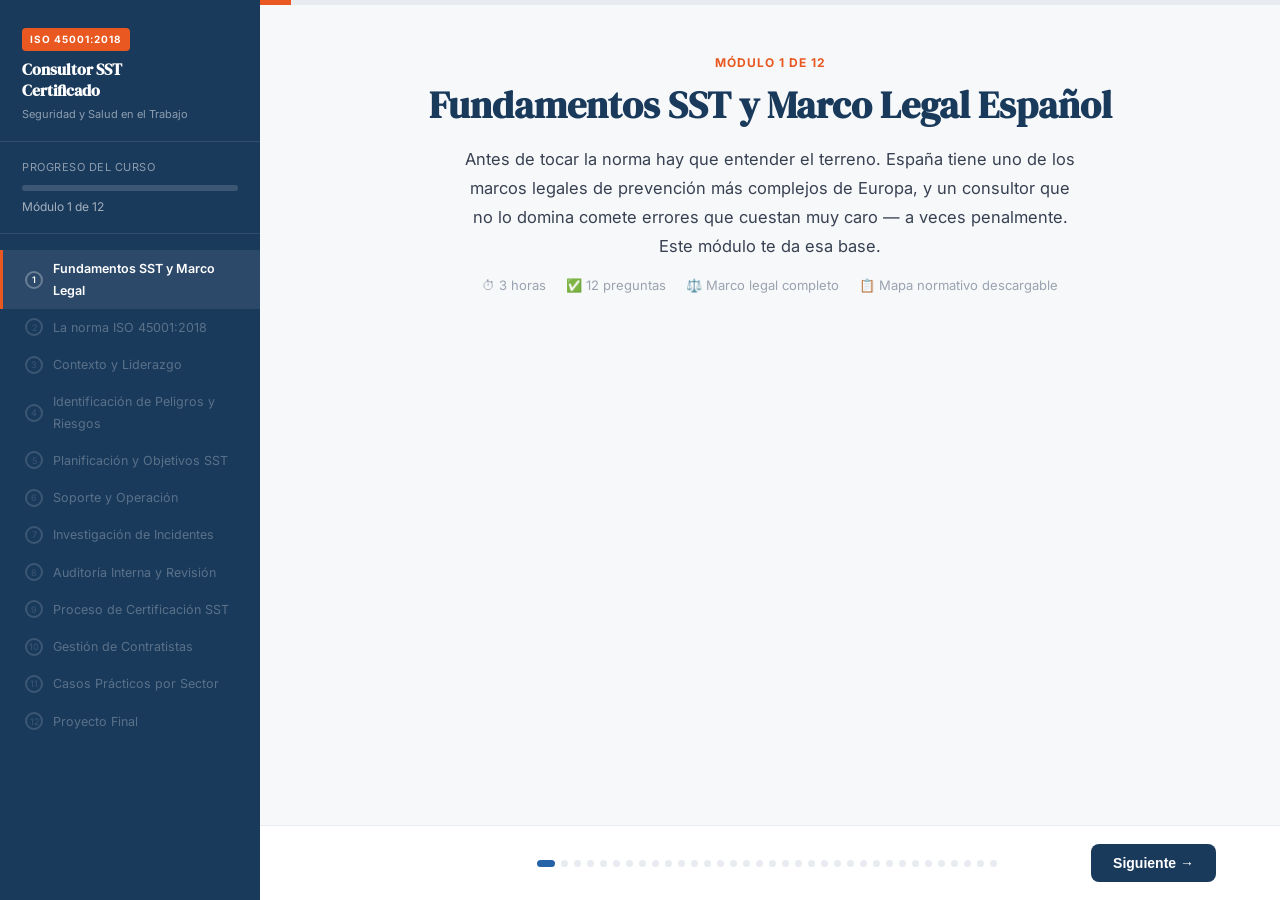
==== commit 7a4cc86d: "Add files via upload" ====
--- a/iso45001-modulo10.html
+++ b/iso45001-modulo10.html
@@ -1,555 +1,41 @@
 <!DOCTYPE html>
 <html lang="es">
 <head>
-<meta charset="UTF-8"><meta name="viewport" content="width=device-width, initial-scale=1.0">
-<title>Módulo 10 — Gestión de Contratistas SST | Curso ISO 45001</title>
-<style>
-@import url('https://fonts.googleapis.com/css2?family=Inter:wght@400;500;600;700&family=DM+Serif+Display&display=swap');
-:root{--azul:#1A3A5C;--azul-mid:#2563A8;--azul-claro:#EAF1FB;--acento:#E85820;--acento-light:#FDF0EB;--verde:#2D8B5A;--verde-light:#E5F4EC;--rojo:#C0392B;--rojo-light:#FDECEA;--amarillo:#D97706;--amarillo-light:#FEF3C7;--gris-1:#F7F8FA;--gris-2:#E8EBF0;--gris-3:#9AA3B0;--texto:#1A1F2E;--radio:10px;}
-*,*::before,*::after{box-sizing:border-box;margin:0;padding:0;}
-body{font-family:'Inter',sans-serif;background:var(--gris-1);color:var(--texto);font-size:16px;line-height:1.7;}
-.layout{display:flex;min-height:100vh;}
-.sidebar{width:280px;flex-shrink:0;background:var(--azul);color:#fff;padding:32px 0;position:sticky;top:0;height:100vh;overflow-y:auto;}
-.sidebar-logo{padding:0 24px 24px;border-bottom:1px solid rgba(255,255,255,0.1);margin-bottom:20px;}
-.badge{background:var(--acento);color:#fff;font-size:10px;font-weight:700;letter-spacing:1px;text-transform:uppercase;padding:3px 8px;border-radius:4px;display:inline-block;margin-bottom:8px;}
-.sidebar-logo h2{font-family:'DM Serif Display',serif;font-size:17px;line-height:1.3;}
-.sidebar-logo p{font-size:11px;color:rgba(255,255,255,0.5);margin-top:4px;}
-.sidebar-progress{padding:0 24px 20px;border-bottom:1px solid rgba(255,255,255,0.1);margin-bottom:20px;}
-.progress-label{font-size:11px;color:rgba(255,255,255,0.5);text-transform:uppercase;letter-spacing:0.5px;margin-bottom:8px;}
-.progress-bar-bg{background:rgba(255,255,255,0.15);border-radius:4px;height:6px;}
-.progress-bar-fill{background:var(--acento);border-radius:4px;height:6px;width:83%;}
-.progress-pct{font-size:12px;color:rgba(255,255,255,0.6);margin-top:6px;}
-.sidebar nav ul{list-style:none;}
-.sidebar nav ul li a{display:flex;align-items:center;gap:10px;padding:9px 24px;color:rgba(255,255,255,0.65);text-decoration:none;font-size:13px;transition:all 0.2s;border-left:3px solid transparent;}
-.sidebar nav ul li a.active{color:#fff;border-left-color:var(--acento);background:rgba(255,255,255,0.08);font-weight:600;}
-.sidebar nav ul li a.done{color:rgba(255,255,255,0.4);}
-.check{width:18px;height:18px;border-radius:50%;border:2px solid rgba(255,255,255,0.3);display:flex;align-items:center;justify-content:center;flex-shrink:0;font-size:9px;}
-.done .check{background:var(--verde);border-color:var(--verde);}
-.main{flex:1;padding:48px 56px;max-width:880px;}
-.modulo-eyebrow{font-size:12px;font-weight:600;color:var(--acento);text-transform:uppercase;letter-spacing:1px;margin-bottom:12px;}
-h1{font-family:'DM Serif Display',serif;font-size:40px;line-height:1.2;color:var(--azul);margin-bottom:16px;}
-.modulo-intro{font-size:17px;color:#4A5568;max-width:660px;margin-bottom:20px;}
-.modulo-meta{display:flex;gap:24px;margin-bottom:40px;flex-wrap:wrap;}
-.meta-item{font-size:13px;color:var(--gris-3);}
-.seccion{margin-bottom:60px;}
-h2{font-family:'DM Serif Display',serif;font-size:28px;color:var(--azul);margin-bottom:16px;padding-bottom:12px;border-bottom:2px solid var(--gris-2);}
-h3{font-size:17px;font-weight:700;color:var(--texto);margin:28px 0 10px;}
-p{color:#374151;margin-bottom:14px;line-height:1.75;}
-ul,ol{margin:0 0 14px 20px;color:#374151;}
-ul li,ol li{margin-bottom:10px;line-height:1.6;}
-.callout{padding:20px 24px;border-radius:var(--radio);margin:24px 0;display:flex;gap:16px;}
-.callout.info{background:var(--azul-claro);border-left:4px solid var(--azul-mid);}
-.callout.alerta{background:var(--acento-light);border-left:4px solid var(--acento);}
-.callout.clave{background:var(--verde-light);border-left:4px solid var(--verde);}
-.callout.legal{background:var(--amarillo-light);border-left:4px solid var(--amarillo);}
-.callout-icon{font-size:20px;flex-shrink:0;margin-top:2px;}
-.callout-body strong{display:block;font-size:12px;text-transform:uppercase;letter-spacing:0.5px;margin-bottom:6px;color:var(--azul);}
-.callout.alerta .callout-body strong{color:var(--acento);}
-.callout.clave .callout-body strong{color:var(--verde);}
-.callout.legal .callout-body strong{color:var(--amarillo);}
-.callout-body p{margin:0;font-size:14.5px;color:#374151;}
-.infografia-wrap{background:#fff;border:1px solid var(--gris-2);border-radius:var(--radio);padding:32px;margin:28px 0;overflow-x:auto;}
-.infografia-titulo{font-size:12px;font-weight:700;text-transform:uppercase;letter-spacing:0.5px;color:var(--gris-3);margin-bottom:24px;}
-.tabla-wrap{overflow-x:auto;margin:20px 0;}
-table{width:100%;border-collapse:collapse;font-size:14px;}
-th{background:var(--azul);color:#fff;padding:12px 16px;text-align:left;font-weight:600;}
-td{padding:11px 16px;border-bottom:1px solid var(--gris-2);vertical-align:top;}
-tr:nth-child(even) td{background:var(--gris-1);}
-tr:last-child td{border-bottom:none;}
-.caso-practico{background:#fff;border:2px solid var(--acento);border-radius:var(--radio);padding:28px;margin:28px 0;}
-.caso-header{display:flex;align-items:center;gap:12px;margin-bottom:16px;}
-.caso-badge{background:var(--acento);color:#fff;font-size:11px;font-weight:700;padding:4px 10px;border-radius:4px;text-transform:uppercase;}
-.caso-header h4{font-size:16px;font-weight:700;color:var(--acento);margin:0;}
-.auditor-tip{background:#1A1F2E;color:#fff;border-radius:var(--radio);padding:24px 28px;margin:24px 0;}
-.auditor-tip h4{font-size:14px;font-weight:700;color:var(--acento);margin-bottom:10px;}
-.auditor-tip p,.auditor-tip li{font-size:14px;color:rgba(255,255,255,0.85);line-height:1.7;}
-.auditor-tip ul{margin-left:20px;}
-.auditor-tip ul li{margin-bottom:6px;}
-.ciclo-card{background:#fff;border:1px solid var(--gris-2);border-radius:var(--radio);padding:20px;margin-bottom:12px;display:flex;gap:16px;align-items:flex-start;}
-.ciclo-num{width:36px;height:36px;border-radius:50%;background:var(--acento);color:#fff;display:flex;align-items:center;justify-content:center;font-size:13px;font-weight:700;flex-shrink:0;}
-.ciclo-body h4{font-size:14px;font-weight:700;color:var(--azul);margin-bottom:4px;}
-.ciclo-body p{font-size:13.5px;color:#374151;margin:0;line-height:1.6;}
-.ciclo-body ul{font-size:13px;color:#374151;margin:6px 0 0 16px;padding:0;}
-.ciclo-body ul li{margin-bottom:4px;}
-.descargable{background:linear-gradient(135deg,var(--azul),var(--azul-mid));border-radius:var(--radio);padding:28px 32px;color:#fff;display:flex;align-items:center;gap:24px;margin:32px 0;}
-.descargable-icon{font-size:40px;flex-shrink:0;}
-.descargable-body h4{font-size:17px;font-weight:600;margin-bottom:6px;}
-.descargable-body p{font-size:13.5px;color:rgba(255,255,255,0.75);margin:0 0 16px;}
-.btn-dl{background:var(--acento);color:#fff;border:none;padding:10px 22px;border-radius:8px;font-size:13px;font-weight:700;cursor:pointer;}
-.quiz-container{background:#fff;border:1px solid var(--gris-2);border-radius:var(--radio);overflow:hidden;margin:32px 0;}
-.quiz-header{background:var(--azul);color:#fff;padding:20px 28px;display:flex;align-items:center;gap:12px;}
-.quiz-header h3{font-size:16px;font-weight:600;border:none;margin:0;padding:0;color:#fff;}
-.quiz-badge{background:var(--acento);color:#fff;font-size:11px;font-weight:700;padding:3px 8px;border-radius:4px;margin-left:auto;}
-.quiz-body{padding:28px;}
-.pregunta{margin-bottom:32px;}
-.pregunta:last-child{margin-bottom:0;}
-.pregunta-num{font-size:11px;font-weight:600;color:var(--gris-3);text-transform:uppercase;letter-spacing:0.5px;margin-bottom:8px;}
-.pregunta h4{font-size:15px;font-weight:600;margin-bottom:16px;color:var(--texto);}
-.opciones{display:flex;flex-direction:column;gap:10px;}
-.opcion{display:flex;align-items:center;gap:12px;padding:13px 16px;border:2px solid var(--gris-2);border-radius:8px;cursor:pointer;transition:all 0.15s;font-size:14px;color:var(--texto);}
-.opcion:hover{border-color:var(--azul-mid);background:var(--azul-claro);}
-.opcion-dot{width:18px;height:18px;border-radius:50%;border:2px solid var(--gris-2);flex-shrink:0;}
-.opcion.selected{border-color:var(--azul-mid);background:var(--azul-claro);}
-.opcion.selected .opcion-dot{background:var(--azul-mid);border-color:var(--azul-mid);}
-.opcion.correcta{border-color:var(--verde);background:var(--verde-light);}
-.opcion.correcta .opcion-dot{background:var(--verde);border-color:var(--verde);}
-.opcion.incorrecta{border-color:var(--rojo);background:var(--rojo-light);}
-.opcion.incorrecta .opcion-dot{background:var(--rojo);border-color:var(--rojo);}
-.feedback-pregunta{margin-top:12px;padding:12px 16px;border-radius:8px;font-size:13.5px;display:none;}
-.feedback-pregunta.ok{background:var(--verde-light);color:#1A5C38;display:block;}
-.feedback-pregunta.ko{background:var(--rojo-light);color:#8B1A10;display:block;}
-.quiz-footer{padding:20px 28px;border-top:1px solid var(--gris-2);display:flex;align-items:center;gap:16px;flex-wrap:wrap;}
-.btn-quiz{background:var(--azul);color:#fff;border:none;padding:12px 28px;border-radius:8px;font-size:14px;font-weight:600;cursor:pointer;}
-.btn-quiz:hover{background:var(--azul-mid);}
-.btn-quiz:disabled{background:var(--gris-3);cursor:not-allowed;}
-.quiz-resultado{font-size:14px;color:var(--gris-3);display:none;}
-.quiz-resultado.visible{display:block;}
-.modulo-nav{display:flex;justify-content:space-between;align-items:center;margin-top:56px;padding-top:32px;border-top:2px solid var(--gris-2);}
-.btn-nav{display:flex;align-items:center;gap:10px;padding:13px 24px;border-radius:8px;font-size:14px;font-weight:600;text-decoration:none;transition:all 0.2s;}
-.btn-nav.siguiente{background:var(--azul);color:#fff;}
-.btn-nav.anterior{background:#fff;color:var(--azul);border:2px solid var(--gris-2);}
-@media(max-width:768px){.sidebar{display:none;}.main{padding:24px 20px;}h1{font-size:28px;}}
-</style>
+<meta charset="UTF-8"><meta name="robots" content="noindex, nofollow">
+<meta name="viewport" content="width=device-width, initial-scale=1.0">
+<title>Gestión de Contratistas SST | Curso ISO 45001</title>
+<link rel="stylesheet" href="engine.css">
 </head>
-<body>
-<div class="layout">
-<aside class="sidebar">
-  <div class="sidebar-logo">
-    <div class="badge">ISO 45001:2018</div>
-    <h2>Consultor SST<br>Certificado</h2>
-    <p>Seguridad y Salud en el Trabajo</p>
+<body data-module="10">
+<div class="app">
+  <aside class="sidebar">
+    <div class="sidebar-logo">
+      <div class="badge">ISO 45001:2018</div>
+      <h2>Consultor SST<br>Certificado</h2>
+      <p>Seguridad y Salud en el Trabajo</p>
+    </div>
+    <div class="sidebar-progress">
+      <div class="progress-label">Progreso del curso</div>
+      <div class="progress-bar-bg"><div class="progress-bar-fill"></div></div>
+      <div class="progress-pct">Módulo 10 de 12</div>
+    </div>
+    <nav><ul id="sidebar-nav"></ul></nav>
+  </aside>
+  <div class="stage-wrap">
+    <div class="deck-progress"><div class="deck-progress-fill" id="deckProgressFill"></div></div>
+    <div class="stage" id="stage"></div>
+    <div class="navbar">
+      <button class="btn-nav secundario" id="btnPrev" onclick="Deck.goPrev()">← Anterior</button>
+      <div class="dots" id="deckDots"></div>
+      <button class="btn-nav" id="btnNext" onclick="Deck.goNext()">Siguiente →</button>
+    </div>
+    <div class="lock-msg" id="lockMsg"></div>
   </div>
-  <div class="sidebar-progress">
-    <div class="progress-label">Progreso</div>
-    <div class="progress-bar-bg"><div class="progress-bar-fill"></div></div>
-    <div class="progress-pct">Módulo 10 de 12</div>
-  </div>
-  <nav><ul>
-    <li><a href="iso45001-modulo1.html" class="done"><span class="check">✓</span> Fundamentos SST y Marco Legal</a></li>
-    <li><a href="iso45001-modulo2.html" class="done"><span class="check">✓</span> La norma ISO 45001:2018</a></li>
-    <li><a href="iso45001-modulo3.html" class="done"><span class="check">✓</span> Contexto y Liderazgo</a></li>
-    <li><a href="iso45001-modulo4.html" class="done"><span class="check">✓</span> Identificación de Peligros y Riesgos</a></li>
-    <li><a href="iso45001-modulo5.html" class="done"><span class="check">✓</span> Planificación y Objetivos SST</a></li>
-    <li><a href="iso45001-modulo6.html" class="done"><span class="check">✓</span> Soporte y Operación SST</a></li>
-    <li><a href="iso45001-modulo7.html" class="done"><span class="check">✓</span> Investigación de Incidentes</a></li>
-    <li><a href="iso45001-modulo8.html" class="done"><span class="check">✓</span> Auditoría Interna y Revisión</a></li>
-    <li><a href="iso45001-modulo9.html" class="done"><span class="check">✓</span> Proceso de Certificación SST</a></li>
-    <li><a href="#" class="active"><span class="check">10</span> Gestión de Contratistas</a></li>
-    <li><a href="#"><span class="check">11</span> Casos Prácticos por Sector</a></li>
-    <li><a href="#"><span class="check">12</span> Proyecto Final</a></li>
-  </ul></nav>
-</aside>
-<main class="main">
-  <div class="modulo-eyebrow">Módulo 10 de 12 — Cláusulas 8.1.4 y RD 171/2004</div>
-  <h1>Gestión de Contratistas SST</h1>
-  <p class="modulo-intro">Los contratistas son la mayor fuente de accidentes graves en muchas empresas industriales. La estadística es clara: los trabajadores ajenos sufren accidentes más graves que los propios. Gestionar bien a los contratistas no es burocracia — es salvar vidas.</p>
-  <div class="modulo-meta">
-    <span class="meta-item">⏱ 3 horas</span>
-    <span class="meta-item">✅ 12 preguntas</span>
-    <span class="meta-item">📋 Sistema completo de gestión de contratistas descargable</span>
-  </div>
-
-  <section class="seccion">
-    <h2>1. El marco legal: RD 171/2004 y su relación con ISO 45001</h2>
-    <p>El Real Decreto 171/2004 desarrolla el artículo 24 de la LPRL sobre coordinación de actividades empresariales. Es la base legal de la gestión de contratistas en España. ISO 45001 va más allá de este mínimo legal — pero el consultor debe conocer la ley antes de hablar de la norma.</p>
-
-    <h3>¿Cuándo aplica el RD 171/2004?</h3>
-    <p>El RD 171/2004 aplica cuando concurren en un mismo centro de trabajo trabajadores de dos o más empresas. Hay tres figuras clave que el consultor debe identificar correctamente en cada proyecto:</p>
-
-    <div class="tabla-wrap"><table>
-      <thead><tr><th>Figura</th><th>Definición</th><th>Obligaciones específicas</th></tr></thead>
-      <tbody>
-        <tr><td><strong>Empresario titular del centro</strong></td><td>Quien tiene la capacidad de poner a disposición el centro de trabajo. No necesariamente el propietario del inmueble.</td><td>Informar a los demás empresarios sobre los riesgos propios del centro. Dar instrucciones de actuación ante emergencias. Solo está obligado a informar, no a coordinar activamente.</td></tr>
-        <tr><td><strong>Empresario principal</strong></td><td>Quien contrata o subcontrata con otros la realización de obras o servicios correspondientes a su propia actividad y que se desarrollan en su propio centro.</td><td>Obligado a vigilar el cumplimiento de la normativa PRL por parte de los contratistas y subcontratistas. Deber activo de comprobación.</td></tr>
-        <tr><td><strong>Empresario concurrente</strong></td><td>Cualquier empresario (incluido el contratista y subcontratista) que desarrolla su actividad en el centro de trabajo del empresario principal o titular.</td><td>Debe cooperar con el resto de empresarios en la aplicación de la normativa PRL. Informar a sus trabajadores sobre los riesgos derivados de la concurrencia.</td></tr>
-      </tbody>
-    </table></div>
-
-    <div class="callout legal">
-      <div class="callout-icon">⚖️</div>
-      <div class="callout-body"><strong>La confusión más frecuente: titular vs principal</strong>
-      <p>Una empresa contrata a una empresa de limpieza para sus oficinas. La empresa es TITULAR del centro (es su oficina) y también es PRINCIPAL (contrata una actividad que forma parte de su actividad habitual: el mantenimiento de las instalaciones). Ambas figuras pueden coincidir en la misma empresa. Lo relevante es que la figura de empresario principal tiene obligaciones más intensas — no solo informar, sino vigilar activamente el cumplimiento de la PRL por parte del contratista.</p></div>
-    </div>
-
-    <h3>Medios de coordinación según el RD 171/2004</h3>
-    <p>El decreto establece un catálogo de medios de coordinación, de menor a mayor intensidad. La empresa elige el adecuado según el riesgo:</p>
-    <ul>
-      <li>Intercambio de información y comunicación entre empresas concurrentes</li>
-      <li>Celebración de reuniones periódicas entre empresas concurrentes</li>
-      <li>Impartición de instrucciones</li>
-      <li>Establecimiento de procedimientos conjuntos de trabajo</li>
-      <li>Presencia de recursos preventivos en el centro de trabajo</li>
-      <li><strong>Designación de una o más personas encargadas de la coordinación de actividades preventivas</strong> (Coordinador de Seguridad y Salud) — obligatorio cuando los riesgos son especialmente graves</li>
-    </ul>
-  </section>
-
-  <section class="seccion">
-    <h2>2. El ciclo completo de gestión de contratistas ISO 45001</h2>
-    <p>ISO 45001 exige un proceso sistemático que va mucho más allá de pedir el TC2. El ciclo completo tiene 6 fases que el consultor debe implantar como un proceso documentado:</p>
-
-    <div class="ciclo-card">
-      <div class="ciclo-num">1</div>
-      <div class="ciclo-body">
-        <h4>Evaluación y homologación previa</h4>
-        <p>Antes de contratar, verificar que el contratista tiene capacidad real para gestionar los riesgos de los trabajos que va a realizar.</p>
-        <ul>
-          <li>Modalidad preventiva (SPP, SPA, trabajador designado) — verificar que es adecuada al tamaño y riesgos</li>
-          <li>Evaluación de riesgos específica para el tipo de trabajo que realizarán</li>
-          <li>Historial de accidentalidad (IF, II del último año)</li>
-          <li>Certificaciones de calidad/SST si aplica</li>
-          <li>Seguro de responsabilidad civil con cobertura adecuada</li>
-          <li>Para trabajos de alto riesgo: visita de evaluación previa en sus instalaciones</li>
-        </ul>
-      </div>
-    </div>
-
-    <div class="ciclo-card">
-      <div class="ciclo-num">2</div>
-      <div class="ciclo-body">
-        <h4>Requisitos SST en el contrato</h4>
-        <p>El contrato debe incluir cláusulas SST específicas que establezcan las obligaciones del contratista, no solo precio y plazo.</p>
-        <ul>
-          <li>Obligación de presentar evaluación de riesgos específica para los trabajos antes de iniciarlos</li>
-          <li>Formación mínima requerida para el personal que trabajará en las instalaciones</li>
-          <li>EPI mínimos obligatorios en las instalaciones</li>
-          <li>Obligación de notificar incidentes ocurridos en las instalaciones del principal</li>
-          <li>Derecho del principal a paralizar los trabajos si detecta condiciones inseguras</li>
-          <li>Penalizaciones por incumplimiento de requisitos SST</li>
-        </ul>
-      </div>
-    </div>
-
-    <div class="ciclo-card">
-      <div class="ciclo-num">3</div>
-      <div class="ciclo-body">
-        <h4>Acogida SST antes de entrar</h4>
-        <p>Antes de que cualquier trabajador del contratista acceda a las instalaciones, debe recibir información específica sobre los riesgos del emplazamiento.</p>
-        <ul>
-          <li>Peligros específicos del centro de trabajo relevantes para los trabajos a realizar</li>
-          <li>Normas de seguridad propias de las instalaciones (uso de EPI, velocidad de vehículos, zonas restringidas)</li>
-          <li>Plan de emergencias y vías de evacuación</li>
-          <li>Punto de reunión y persona de contacto en caso de emergencia</li>
-          <li>Registro firmado de recepción de la información</li>
-        </ul>
-      </div>
-    </div>
-
-    <div class="ciclo-card">
-      <div class="ciclo-num">4</div>
-      <div class="ciclo-body">
-        <h4>Coordinación durante los trabajos</h4>
-        <p>Mientras el contratista trabaja en las instalaciones, el empresario principal tiene obligación de vigilar activamente el cumplimiento de la PRL.</p>
-        <ul>
-          <li>Verificar que el contratista aplica sus propios procedimientos SST y los requisitos del emplazamiento</li>
-          <li>Inspecciones periódicas de las condiciones de trabajo del contratista</li>
-          <li>Reuniones de coordinación cuando hay actividades concurrentes</li>
-          <li>Comunicación inmediata de cualquier incidente o condición peligrosa detectada</li>
-          <li>Paralización de trabajos si hay riesgo grave e inminente — derecho y obligación del principal</li>
-        </ul>
-      </div>
-    </div>
-
-    <div class="ciclo-card">
-      <div class="ciclo-num">5</div>
-      <div class="ciclo-body">
-        <h4>Cierre y evaluación del desempeño SST</h4>
-        <p>Al finalizar los trabajos, evaluar el desempeño SST del contratista y registrar los resultados para futuras contrataciones.</p>
-        <ul>
-          <li>Verificación de que el área queda en condiciones seguras</li>
-          <li>Recepción del informe del contratista sobre incidentes ocurridos durante los trabajos</li>
-          <li>Evaluación del desempeño SST: cumplimiento de requisitos, incidentes, cooperación</li>
-          <li>Actualización del registro de proveedores homologados con la evaluación</li>
-        </ul>
-      </div>
-    </div>
-
-    <div class="ciclo-card">
-      <div class="ciclo-num">6</div>
-      <div class="ciclo-body">
-        <h4>Gestión de incidentes del contratista</h4>
-        <p>Si ocurre un accidente o incidente durante los trabajos del contratista, el proceso de investigación involucra a ambas empresas.</p>
-        <ul>
-          <li>El contratista investiga y notifica el accidente a su mutua (es su trabajador)</li>
-          <li>El empresario principal investiga las causas relacionadas con las condiciones del emplazamiento</li>
-          <li>Coordinación para identificar causas raíz compartidas</li>
-          <li>Acciones correctivas que pueden afectar a los procedimientos de ambas empresas</li>
-        </ul>
-      </div>
-    </div>
-
-    <div class="callout alerta">
-      <div class="callout-icon">⚠️</div>
-      <div class="callout-body"><strong>Responsabilidad solidaria del empresario principal</strong>
-      <p>El artículo 42 del ET y el artículo 24 LPRL establecen que el empresario principal responde solidariamente del incumplimiento de las obligaciones de PRL del contratista cuando los trabajos se realizan en su propio centro. Esto significa que si un trabajador del contratista sufre un accidente en las instalaciones del principal por un incumplimiento de PRL, el principal puede ser responsable económicamente aunque el trabajador sea del contratista. Esta es la razón por la que la gestión de contratistas es un tema de negocio, no solo de cumplimiento normativo.</p></div>
-    </div>
-  </section>
-
-  <section class="seccion">
-    <h2>3. El recurso preventivo: cuándo es obligatorio</h2>
-    <p>El recurso preventivo es una persona designada para estar presente durante la ejecución de trabajos de especial riesgo. Su función es vigilar el cumplimiento de las medidas preventivas. No es el técnico de PRL — puede ser un trabajador con formación suficiente.</p>
-
-    <h3>Cuándo es obligatorio designar recurso preventivo</h3>
-    <ul>
-      <li>Cuando los riesgos puedan verse agravados o modificados por la concurrencia de actividades (contratistas + empresa principal simultáneamente)</li>
-      <li>Cuando se realicen actividades o procesos considerados peligrosos o con riesgos especiales (Anexo I del RD 39/1997): trabajos en altura &gt;2m, espacios confinados, trabajos en caliente, demoliciones, etc.</li>
-      <li>Cuando la necesidad se determine en la evaluación de riesgos</li>
-      <li>Cuando lo requiera la ITSS en una inspección</li>
-    </ul>
-
-    <div class="infografia-wrap">
-      <div class="infografia-titulo">⚠️ Actividades del Anexo I RD 39/1997 que requieren recurso preventivo</div>
-      <svg viewBox="0 0 680 260" xmlns="http://www.w3.org/2000/svg" style="width:100%;max-width:680px;display:block;">
-        <rect x="10" y="10" width="200" height="240" rx="8" fill="#FDECEA" stroke="#C0392B" stroke-width="1.5"/>
-        <text x="110" y="36" text-anchor="middle" font-family="Inter,sans-serif" font-size="11" font-weight="700" fill="#C0392B">ALTURA Y CAÍDAS</text>
-        <text x="110" y="58" text-anchor="middle" font-family="Inter,sans-serif" font-size="10" fill="#374151">Trabajos en altura &gt;2m</text>
-        <text x="110" y="76" text-anchor="middle" font-family="Inter,sans-serif" font-size="10" fill="#374151">con riesgo de caída</text>
-        <text x="110" y="100" text-anchor="middle" font-family="Inter,sans-serif" font-size="10" fill="#374151">Montaje y desmontaje</text>
-        <text x="110" y="118" text-anchor="middle" font-family="Inter,sans-serif" font-size="10" fill="#374151">de elementos prefabricados</text>
-        <text x="110" y="142" text-anchor="middle" font-family="Inter,sans-serif" font-size="10" fill="#374151">Excavaciones profundas</text>
-        <text x="110" y="160" text-anchor="middle" font-family="Inter,sans-serif" font-size="10" fill="#374151">con riesgo derrumbe</text>
-
-        <rect x="240" y="10" width="200" height="240" rx="8" fill="#FEF3C7" stroke="#D97706" stroke-width="1.5"/>
-        <text x="340" y="36" text-anchor="middle" font-family="Inter,sans-serif" font-size="11" font-weight="700" fill="#D97706">ESPACIO / ENERGÍA</text>
-        <text x="340" y="58" text-anchor="middle" font-family="Inter,sans-serif" font-size="10" fill="#374151">Espacios confinados</text>
-        <text x="340" y="76" text-anchor="middle" font-family="Inter,sans-serif" font-size="10" fill="#374151">Trabajos en caliente</text>
-        <text x="340" y="94" text-anchor="middle" font-family="Inter,sans-serif" font-size="10" fill="#374151">(soldadura, radial)</text>
-        <text x="340" y="118" text-anchor="middle" font-family="Inter,sans-serif" font-size="10" fill="#374151">Trabajos eléctricos</text>
-        <text x="340" y="136" text-anchor="middle" font-family="Inter,sans-serif" font-size="10" fill="#374151">en tensión</text>
-        <text x="340" y="160" text-anchor="middle" font-family="Inter,sans-serif" font-size="10" fill="#374151">Trabajos próximos</text>
-        <text x="340" y="178" text-anchor="middle" font-family="Inter,sans-serif" font-size="10" fill="#374151">a líneas eléctricas</text>
-
-        <rect x="470" y="10" width="200" height="240" rx="8" fill="#EAF1FB" stroke="#1A3A5C" stroke-width="1.5"/>
-        <text x="570" y="36" text-anchor="middle" font-family="Inter,sans-serif" font-size="11" font-weight="700" fill="#1A3A5C">AGENTES / OTROS</text>
-        <text x="570" y="58" text-anchor="middle" font-family="Inter,sans-serif" font-size="10" fill="#374151">Exposición a agentes</text>
-        <text x="570" y="76" text-anchor="middle" font-family="Inter,sans-serif" font-size="10" fill="#374151">químicos peligrosos</text>
-        <text x="570" y="100" text-anchor="middle" font-family="Inter,sans-serif" font-size="10" fill="#374151">Trabajos con explosivos</text>
-        <text x="570" y="124" text-anchor="middle" font-family="Inter,sans-serif" font-size="10" fill="#374151">Demoliciones con</text>
-        <text x="570" y="142" text-anchor="middle" font-family="Inter,sans-serif" font-size="10" fill="#374151">riesgo estructural</text>
-        <text x="570" y="166" text-anchor="middle" font-family="Inter,sans-serif" font-size="10" fill="#374151">Trabajos en vías de</text>
-        <text x="570" y="184" text-anchor="middle" font-family="Inter,sans-serif" font-size="10" fill="#374151">circulación con tráfico</text>
-        <text x="570" y="208" text-anchor="middle" font-family="Inter,sans-serif" font-size="10" fill="#374151">Inmersión con equipo</text>
-        <text x="570" y="226" text-anchor="middle" font-family="Inter,sans-serif" font-size="10" fill="#374151">de submarinismo</text>
-      </svg>
-    </div>
-  </section>
-
-  <section class="seccion">
-    <h2>4. Plataformas CAE: la gestión documental en la práctica</h2>
-    <p>La Coordinación de Actividades Empresariales (CAE) genera una cantidad importante de documentación que en empresas medianas y grandes se gestiona a través de plataformas digitales específicas. El consultor debe conocerlas.</p>
-
-    <h3>Las plataformas CAE más usadas en España</h3>
-    <ul>
-      <li><strong>CTAIMA (MyCAEapp):</strong> una de las más usadas en industria y construcción. Gestión de documentación, alertas de vencimiento y dashboard por contratista</li>
-      <li><strong>Nalanda:</strong> muy extendida en el sector de la distribución y logística. Integrable con SAP</li>
-      <li><strong>CAE Systems:</strong> enfocada en empresas industriales grandes. Permite workflows personalizados</li>
-      <li><strong>e-COORDINA:</strong> plataforma con buen equilibrio precio/funcionalidad para pymes y empresas medianas</li>
-      <li><strong>Dedalo:</strong> usada por contratistas que trabajan para grandes clientes industriales</li>
-    </ul>
-
-    <div class="callout info">
-      <div class="callout-icon">💻</div>
-      <div class="callout-body"><strong>Qué documentación gestiona una plataforma CAE</strong>
-      <p>Documentos del contratista: TC2 (cotización SS), seguro RC vigente, evaluación de riesgos específica, plan de prevención, formación de los trabajadores, aptitudes médicas, certificados de equipos (CE), permisos de trabajo. El sistema avisa cuando un documento caduca y bloquea el acceso del contratista hasta que lo renueva. Para el empresario principal, la plataforma es la evidencia documental de que ha cumplido con su obligación de control — clave ante una inspección de la ITSS o un accidente con consecuencias legales.</p></div>
-    </div>
-
-    <div class="caso-practico">
-      <div class="caso-header">
-        <span class="caso-badge">Caso práctico</span>
-        <h4>Empresa petroquímica — Accidente de contratista por fallo de coordinación</h4>
-      </div>
-      <p><strong>Situación:</strong> Una empresa petroquímica contrata a una empresa de mantenimiento para reparar una tubería. El trabajo requiere soldar. Simultáneamente, el equipo de operaciones de la petroquímica está purgando una línea paralela con nitrógeno. Nadie coordina las actividades concurrentes.</p>
-      <p><strong>Lo que ocurre:</strong> El soldador abre la tubería para la reparación. El nitrógeno de la línea paralela se filtra al espacio de trabajo cerrado donde están los soldadores. Dos trabajadores del contratista sufren asfixia por desplazamiento de oxígeno. Uno fallece.</p>
-      <p><strong>Fallos del sistema identificados:</strong></p>
-      <ul>
-        <li>No existía sistema de permisos de trabajo que coordinara las actividades concurrentes</li>
-        <li>El contratista no fue informado de las operaciones en curso en las líneas adyacentes</li>
-        <li>No se midió la concentración de O₂ antes de entrar en el espacio de trabajo</li>
-        <li>No había recurso preventivo designado para trabajos en espacio confinado</li>
-        <li>La acogida SST del contratista no incluía información sobre los riesgos específicos de las líneas paralelas</li>
-      </ul>
-      <p><strong>Consecuencias legales:</strong> Responsabilidad penal del director de operaciones de la petroquímica por infracción de normas de PRL con resultado de muerte (Art. 317 CP). Responsabilidad solidaria de la petroquímica por el accidente del trabajador del contratista. Sanción de 600.000 € por infracción muy grave de la LPRL.</p>
-      <p><strong>Lección:</strong> La coordinación de actividades empresariales no es un trámite — es lo que diferencia un proceso industrial seguro de una tragedia anunciada.</p>
-    </div>
-  </section>
-
-  <section class="seccion">
-    <h2>5. Lo que el auditor ISO 45001 verifica sobre la gestión de contratistas</h2>
-
-    <div class="auditor-tip">
-      <h4>🔍 Preguntas que el auditor hace al responsable de contratistas</h4>
-      <ul>
-        <li>"¿Tienen una lista actualizada de todos los contratistas que trabajan actualmente en sus instalaciones?"</li>
-        <li>"¿Pueden mostrarme la evaluación de riesgos específica del contratista de mantenimiento que está trabajando hoy?"</li>
-        <li>"¿Cómo verifican que los trabajadores del contratista tienen la formación requerida antes de entrar?"</li>
-        <li>"¿Qué proceso siguieron cuando el técnico de la empresa de calibración tuvo que entrar a su sala de alta tensión la semana pasada?"</li>
-        <li>"¿Tienen reuniones de coordinación cuando hay actividades concurrentes? ¿Cuándo fue la última y qué se trató?"</li>
-        <li>"Si detectan que un contratista está incumpliendo sus procedimientos de seguridad, ¿qué hacen?"</li>
-        <li>"¿Han evaluado el desempeño SST de sus contratistas principales en el último año?"</li>
-      </ul>
-      <p>La respuesta "pedimos el TC2 y el seguro" a cualquiera de estas preguntas es NC mayor en 8.1.4.</p>
-    </div>
-  </section>
-
-  <div class="descargable">
-    <div class="descargable-icon">🏗️</div>
-    <div class="descargable-body">
-      <h4>Sistema completo gestión de contratistas: evaluación previa + cláusulas contrato + acogida SST + evaluación desempeño</h4>
-      <p>Cuestionario de evaluación previa del contratista (20 criterios). Cláusulas SST para incluir en contratos de servicios. Checklist de acogida SST (25 puntos). Ficha de evaluación del desempeño SST al finalizar los trabajos.</p>
-      <button class="btn-dl" onclick="descargar()">⬇ Descargar sistema completo</button>
-    </div>
-  </div>
-
-  <div class="quiz-container">
-    <div class="quiz-header">
-      <svg width="20" height="20" fill="none" stroke="white" stroke-width="2" viewBox="0 0 24 24"><circle cx="12" cy="12" r="10"/><path d="M9.09 9a3 3 0 0 1 5.83 1c0 2-3 3-3 3"/><line x1="12" y1="17" x2="12.01" y2="17"/></svg>
-      <h3>Quiz del Módulo 10</h3><span class="quiz-badge">12 preguntas</span>
-    </div>
-    <div class="quiz-body">
-
-      <div class="pregunta" id="p1"><div class="pregunta-num">Pregunta 1 de 12</div>
-      <h4>¿Qué distingue al "empresario principal" del "empresario titular" según el RD 171/2004?</h4>
-      <div class="opciones">
-        <label class="opcion" onclick="sel(this,'p1',false)"><div class="opcion-dot"></div>El titular es el propietario del inmueble; el principal es quien dirige los trabajos</label>
-        <label class="opcion" onclick="sel(this,'p1',true)"><div class="opcion-dot"></div>El principal contrata actividades correspondientes a su propia actividad en su centro — tiene obligación activa de vigilar el cumplimiento PRL del contratista, no solo de informar</label>
-        <label class="opcion" onclick="sel(this,'p1',false)"><div class="opcion-dot"></div>Son sinónimos en la práctica — el RD los trata de forma equivalente</label>
-        <label class="opcion" onclick="sel(this,'p1',false)"><div class="opcion-dot"></div>El titular solo tiene obligaciones si tiene más de 50 trabajadores</label>
-      </div><div class="feedback-pregunta" id="fb1"></div></div>
-
-      <div class="pregunta" id="p2"><div class="pregunta-num">Pregunta 2 de 12</div>
-      <h4>¿Por qué la responsabilidad solidaria del empresario principal es relevante para el negocio y no solo para el cumplimiento legal?</h4>
-      <div class="opciones">
-        <label class="opcion" onclick="sel(this,'p2',false)"><div class="opcion-dot"></div>Porque el empresario principal debe pagar la cuota de la mutua del trabajador del contratista</label>
-        <label class="opcion" onclick="sel(this,'p2',true)"><div class="opcion-dot"></div>Porque si un trabajador del contratista sufre un accidente en sus instalaciones por incumplimiento PRL, el principal puede ser responsable económicamente aunque el trabajador no sea suyo</label>
-        <label class="opcion" onclick="sel(this,'p2',false)"><div class="opcion-dot"></div>Porque el principal asume automáticamente todos los costes del accidente del contratista</label>
-        <label class="opcion" onclick="sel(this,'p2',false)"><div class="opcion-dot"></div>Solo aplica si el contratista no tiene seguro de responsabilidad civil</label>
-      </div><div class="feedback-pregunta" id="fb2"></div></div>
-
-      <div class="pregunta" id="p3"><div class="pregunta-num">Pregunta 3 de 12</div>
-      <h4>¿Cuál fue el fallo principal de coordinación que causó la tragedia en el caso práctico de la petroquímica?</h4>
-      <div class="opciones">
-        <label class="opcion" onclick="sel(this,'p3',false)"><div class="opcion-dot"></div>El contratista no tenía experiencia en trabajos de soldadura</label>
-        <label class="opcion" onclick="sel(this,'p3',true)"><div class="opcion-dot"></div>No se coordinaron las actividades concurrentes: el contratista soldaba sin saber que operaciones estaba purgando con nitrógeno las líneas adyacentes</label>
-        <label class="opcion" onclick="sel(this,'p3',false)"><div class="opcion-dot"></div>El permiso de trabajo en caliente no estaba firmado</label>
-        <label class="opcion" onclick="sel(this,'p3',false)"><div class="opcion-dot"></div>Los soldadores no llevaban el EPI adecuado para soldadura</label>
-      </div><div class="feedback-pregunta" id="fb3"></div></div>
-
-      <div class="pregunta" id="p4"><div class="pregunta-num">Pregunta 4 de 12</div>
-      <h4>¿Cuándo es obligatorio designar un recurso preventivo para actividades con contratistas?</h4>
-      <div class="opciones">
-        <label class="opcion" onclick="sel(this,'p4',false)"><div class="opcion-dot"></div>Siempre que haya cualquier contratista trabajando en las instalaciones</label>
-        <label class="opcion" onclick="sel(this,'p4',true)"><div class="opcion-dot"></div>Cuando los riesgos se agravan por concurrencia de actividades, cuando se realizan trabajos del Anexo I del RD 39/1997, o cuando lo determina la evaluación de riesgos</label>
-        <label class="opcion" onclick="sel(this,'p4',false)"><div class="opcion-dot"></div>Solo cuando el contratista tiene más de 10 trabajadores en las instalaciones</label>
-        <label class="opcion" onclick="sel(this,'p4',false)"><div class="opcion-dot"></div>Únicamente cuando lo exige la ITSS en una inspección previa</label>
-      </div><div class="feedback-pregunta" id="fb4"></div></div>
-
-      <div class="pregunta" id="p5"><div class="pregunta-num">Pregunta 5 de 12</div>
-      <h4>¿Qué hace una plataforma CAE que no puede hacer un archivo de documentos en papel o carpetas digitales?</h4>
-      <div class="opciones">
-        <label class="opcion" onclick="sel(this,'p5',false)"><div class="opcion-dot"></div>Permite almacenar más documentos de cada contratista</label>
-        <label class="opcion" onclick="sel(this,'p5',true)"><div class="opcion-dot"></div>Avisa automáticamente cuando caduca un documento y bloquea el acceso del contratista hasta que lo renueva — garantizando que siempre hay documentación vigente sin revisión manual continua</label>
-        <label class="opcion" onclick="sel(this,'p5',false)"><div class="opcion-dot"></div>Genera automáticamente la evaluación de riesgos del contratista</label>
-        <label class="opcion" onclick="sel(this,'p5',false)"><div class="opcion-dot"></div>Elimina la necesidad de acogida SST presencial</label>
-      </div><div class="feedback-pregunta" id="fb5"></div></div>
-
-      <div class="pregunta" id="p6"><div class="pregunta-num">Pregunta 6 de 12</div>
-      <h4>¿En qué fase del ciclo de gestión de contratistas se verifica el historial de accidentalidad del contratista?</h4>
-      <div class="opciones">
-        <label class="opcion" onclick="sel(this,'p6',false)"><div class="opcion-dot"></div>En la acogida SST, antes de que los trabajadores entren a las instalaciones</label>
-        <label class="opcion" onclick="sel(this,'p6',true)"><div class="opcion-dot"></div>En la evaluación y homologación previa — antes de contratar, no después</label>
-        <label class="opcion" onclick="sel(this,'p6',false)"><div class="opcion-dot"></div>En la evaluación del desempeño, al finalizar los trabajos</label>
-        <label class="opcion" onclick="sel(this,'p6',false)"><div class="opcion-dot"></div>Solo si hay un accidente durante los trabajos</label>
-      </div><div class="feedback-pregunta" id="fb6"></div></div>
-
-      <div class="pregunta" id="p7"><div class="pregunta-num">Pregunta 7 de 12</div>
-      <h4>¿Qué derecho tiene el empresario principal si detecta que un contratista está incumpliendo sus procedimientos de seguridad?</h4>
-      <div class="opciones">
-        <label class="opcion" onclick="sel(this,'p7',false)"><div class="opcion-dot"></div>Solo puede comunicárselo al técnico de PRL del contratista</label>
-        <label class="opcion" onclick="sel(this,'p7',true)"><div class="opcion-dot"></div>Tiene derecho y obligación de paralizar los trabajos si hay riesgo grave e inminente, además de exigir el cumplimiento de los requisitos contractuales SST</label>
-        <label class="opcion" onclick="sel(this,'p7',false)"><div class="opcion-dot"></div>Solo la ITSS puede paralizar los trabajos — el principal no tiene ese derecho</label>
-        <label class="opcion" onclick="sel(this,'p7',false)"><div class="opcion-dot"></div>Solo puede notificar el incumplimiento al organismo certificador ISO 45001 del contratista</label>
-      </div><div class="feedback-pregunta" id="fb7"></div></div>
-
-      <div class="pregunta" id="p8"><div class="pregunta-num">Pregunta 8 de 12</div>
-      <h4>¿Qué significa que el artículo 42 del ET establece responsabilidad solidaria para el empresario principal?</h4>
-      <div class="opciones">
-        <label class="opcion" onclick="sel(this,'p8',false)"><div class="opcion-dot"></div>Que el principal paga siempre el 50% y el contratista el otro 50% de cualquier sanción</label>
-        <label class="opcion" onclick="sel(this,'p8',true)"><div class="opcion-dot"></div>Que el trabajador accidentado (o la ITSS) puede exigir el pago completo de las obligaciones laborales y de PRL incumplidas a cualquiera de los dos — al principal le interesa que el contratista cumpla porque si no cumple, él puede pagar</label>
-        <label class="opcion" onclick="sel(this,'p8',false)"><div class="opcion-dot"></div>Que el principal y el contratista deben firmar conjuntamente todos los documentos de PRL</label>
-        <label class="opcion" onclick="sel(this,'p8',false)"><div class="opcion-dot"></div>Solo aplica a contratas de más de 6 meses de duración</label>
-      </div><div class="feedback-pregunta" id="fb8"></div></div>
-
-      <div class="pregunta" id="p9"><div class="pregunta-num">Pregunta 9 de 12</div>
-      <h4>¿Qué información debe incluir la acogida SST que va más allá del TC2 y el seguro de RC?</h4>
-      <div class="opciones">
-        <label class="opcion" onclick="sel(this,'p9',false)"><div class="opcion-dot"></div>El organigrama de la empresa principal y los nombres de los responsables</label>
-        <label class="opcion" onclick="sel(this,'p9',true)"><div class="opcion-dot"></div>Los peligros específicos del centro de trabajo relevantes para los trabajos, las normas de seguridad propias, el plan de emergencias y las vías de evacuación — con registro firmado</label>
-        <label class="opcion" onclick="sel(this,'p9',false)"><div class="opcion-dot"></div>El precio y las condiciones de pago del contrato de servicios</label>
-        <label class="opcion" onclick="sel(this,'p9',false)"><div class="opcion-dot"></div>La lista de materiales que usará el contratista durante los trabajos</label>
-      </div><div class="feedback-pregunta" id="fb9"></div></div>
-
-      <div class="pregunta" id="p10"><div class="pregunta-num">Pregunta 10 de 12</div>
-      <h4>Si ocurre un accidente de un trabajador del contratista en las instalaciones del principal, ¿quién investiga el accidente?</h4>
-      <div class="opciones">
-        <label class="opcion" onclick="sel(this,'p10',false)"><div class="opcion-dot"></div>Solo el contratista — es su trabajador y su responsabilidad exclusiva</label>
-        <label class="opcion" onclick="sel(this,'p10',true)"><div class="opcion-dot"></div>Ambas empresas investigan desde sus perspectivas: el contratista el accidente laboral de su trabajador, el principal los fallos del emplazamiento — con coordinación para identificar causas raíz compartidas</label>
-        <label class="opcion" onclick="sel(this,'p10',false)"><div class="opcion-dot"></div>Solo el principal — porque ocurrió en sus instalaciones</label>
-        <label class="opcion" onclick="sel(this,'p10',false)"><div class="opcion-dot"></div>La ITSS investiga directamente sin intervención de las empresas</label>
-      </div><div class="feedback-pregunta" id="fb10"></div></div>
-
-      <div class="pregunta" id="p11"><div class="pregunta-num">Pregunta 11 de 12</div>
-      <h4>¿Cuándo aplica el RD 171/2004 sobre coordinación de actividades empresariales?</h4>
-      <div class="opciones">
-        <label class="opcion" onclick="sel(this,'p11',false)"><div class="opcion-dot"></div>Solo cuando el contratista trabaja más de 30 días en las instalaciones del principal</label>
-        <label class="opcion" onclick="sel(this,'p11',true)"><div class="opcion-dot"></div>Siempre que concurran en un mismo centro de trabajo trabajadores de dos o más empresas — independientemente del tiempo, el número de trabajadores o el tipo de actividad</label>
-        <label class="opcion" onclick="sel(this,'p11',false)"><div class="opcion-dot"></div>Solo en obras de construcción con proyecto técnico</label>
-        <label class="opcion" onclick="sel(this,'p11',false)"><div class="opcion-dot"></div>Solo cuando el contratista tiene más de 10 trabajadores propios</label>
-      </div><div class="feedback-pregunta" id="fb11"></div></div>
-
-      <div class="pregunta" id="p12"><div class="pregunta-num">Pregunta 12 de 12</div>
-      <h4>¿Qué respuesta a las preguntas del auditor sobre contratistas es NC mayor inmediata en la cláusula 8.1.4?</h4>
-      <div class="opciones">
-        <label class="opcion" onclick="sel(this,'p12',false)"><div class="opcion-dot"></div>"Tenemos acogida SST de 30 minutos para todos los contratistas"</label>
-        <label class="opcion" onclick="sel(this,'p12',false)"><div class="opcion-dot"></div>"Evaluamos el desempeño SST del contratista al finalizar los trabajos"</label>
-        <label class="opcion" onclick="sel(this,'p12',true)"><div class="opcion-dot"></div>"Pedimos el TC2 y el seguro de responsabilidad civil" — gestión puramente administrativa sin ningún control sobre los riesgos reales</label>
-        <label class="opcion" onclick="sel(this,'p12',false)"><div class="opcion-dot"></div>"Usamos una plataforma CAE para gestionar la documentación"</label>
-      </div><div class="feedback-pregunta" id="fb12"></div></div>
-
-    </div>
-    <div class="quiz-footer">
-      <button class="btn-quiz" id="btnComprobar" onclick="comprobarQuiz()">Comprobar respuestas</button>
-      <button class="btn-quiz" id="btnReset" onclick="resetQuiz()" style="background:#fff;color:var(--azul);border:2px solid var(--gris-2);display:none;">Reintentar</button>
-      <span class="quiz-resultado" id="quizResultado"></span>
-    </div>
-  </div>
-
-  <div class="modulo-nav">
-    <a href="iso45001-modulo9.html" class="btn-nav anterior">← Módulo 9</a>
-    <a href="iso45001-modulo11.html" class="btn-nav siguiente">Módulo 11: Casos Prácticos por Sector →</a>
-  </div>
-</main>
 </div>
-<script>
-const R={};
-const CI={p1:1,p2:1,p3:1,p4:1,p5:1,p6:1,p7:1,p8:1,p9:1,p10:1,p11:1,p12:2};
-const FB={
-  p1:{ok:'✅ Correcto. La figura de empresario principal tiene obligaciones más intensas: no solo informar (como el titular), sino vigilar activamente que el contratista cumple la PRL. Esa diferencia tiene consecuencias jurídicas importantes.',ko:'❌ Incorrecto. El empresario principal tiene obligaciones más intensas que el titular. El titular informa sobre los riesgos del centro. El principal debe vigilar activamente que el contratista cumple la PRL — diferencia crucial en caso de accidente.'},
-  p2:{ok:'✅ Correcto. La responsabilidad solidaria significa que si el contratista incumple PRL y su trabajador sufre un accidente en las instalaciones del principal, el principal puede acabar pagando. Por eso la gestión de contratistas es un asunto de negocio, no solo legal.',ko:'❌ Incorrecto. La responsabilidad solidaria significa que el trabajador accidentado puede reclamar al principal aunque el contratista sea quien incumplió. Eso convierte la gestión SST de contratistas en un riesgo económico real para el empresario principal.'},
-  p3:{ok:'✅ Correcto. El fallo central fue la ausencia de coordinación entre actividades concurrentes. El contratista no sabía que operaciones estaba purgando nitrógeno en las líneas adyacentes. Esa información era imprescindible antes de abrir la tubería.',ko:'❌ Incorrecto. El fallo fundamental fue la falta de coordinación entre actividades concurrentes. Las dos empresas trabajaban simultáneamente en el mismo espacio sin intercambio de información sobre las operaciones en curso — exactamente lo que el RD 171/2004 y el sistema de permisos de trabajo pretenden evitar.'},
-  p4:{ok:'✅ Correcto. El recurso preventivo es obligatorio en tres situaciones: riesgos agravados por concurrencia, actividades del Anexo I del RD 39/1997 y cuando la evaluación de riesgos lo determine.',ko:'❌ Incorrecto. El recurso preventivo no es obligatorio para cualquier contratista. Los tres supuestos que lo exigen son: agravación de riesgos por concurrencia de actividades, realización de trabajos del Anexo I (especialmente peligrosos) y cuando la evaluación de riesgos lo determine.'},
-  p5:{ok:'✅ Correcto. La principal ventaja de las plataformas CAE es la gestión automática de caducidades: avisan cuando caduca un documento y bloquean el acceso del contratista hasta que lo renueva. Sin eso, la empresa principal debe revisar manualmente decenas de documentos de decenas de contratistas.',ko:'❌ Incorrecto. La principal ventaja es la gestión automatizada de caducidades: el sistema avisa y bloquea cuando un documento (aptitud médica, seguro RC, formación) caduca. Sin eso, mantener la documentación vigente de múltiples contratistas es prácticamente inmanejable de forma manual.'},
-  p6:{ok:'✅ Correcto. La evaluación previa es la primera fase del ciclo — se hace ANTES de contratar. El historial de accidentalidad es uno de los criterios de homologación. Esperar a que el contratista ya esté trabajando para evaluar sus antecedentes de accidentalidad es demasiado tarde.',ko:'❌ Incorrecto. La evaluación del historial de accidentalidad se hace en la fase de evaluación y homologación previa — antes de firmar el contrato. Es uno de los criterios de selección del contratista, no algo que se revisa después de que ya está trabajando.'},
-  p7:{ok:'✅ Correcto. El empresario principal tiene tanto el derecho como la obligación de paralizar los trabajos cuando detecta riesgo grave e inminente. Es una manifestación de su obligación activa de vigilancia del cumplimiento PRL del contratista.',ko:'❌ Incorrecto. El empresario principal tiene derecho y obligación de paralizar trabajos ante riesgo grave e inminente. La facultad de paralización no es exclusiva de la ITSS — el principal puede y debe ejercerla cuando detecta condiciones inseguras en trabajos de sus contratistas.'},
-  p8:{ok:'✅ Correcto. La solidaridad significa que cualquiera de los dos puede ser el destinatario de la reclamación completa. Si el contratista incumple y el trabajador accidentado reclama al principal, este paga — y luego podrá repetir contra el contratista, pero el riesgo inicial es del principal.',ko:'❌ Incorrecto. La responsabilidad solidaria significa que el acreedor (trabajador, Seguridad Social, ITSS) puede exigir el cumplimiento completo a cualquiera de los responsables — al principal o al contratista. El principal no puede escudarse en que el incumplimiento fue del contratista.'},
-  p9:{ok:'✅ Correcto. La acogida SST es información específica del emplazamiento: peligros propios, normas de seguridad internas, plan de emergencias y vías de evacuación. Sin esa información, el contratista entra "a ciegas" en un entorno desconocido — la causa principal de los accidentes graves de contratistas.',ko:'❌ Incorrecto. La acogida SST es información sobre el emplazamiento específico: peligros propios del centro, normas de seguridad internas, plan de emergencias y vías de evacuación. El TC2 y el seguro son documentación administrativa, no información preventiva sobre los riesgos reales del lugar de trabajo.'},
-  p10:{ok:'✅ Correcto. La investigación del accidente es conjunta pero desde perspectivas distintas. El contratista investiga el accidente laboral de su trabajador (obligación legal con su mutua). El principal investiga los fallos del emplazamiento que contribuyeron. Las causas raíz compartidas se identifican en coordinación.',ko:'❌ Incorrecto. Ambas empresas investigan desde sus perspectivas: el contratista el accidente de su trabajador, el principal los posibles fallos de las condiciones del emplazamiento. La coordinación en la investigación es necesaria para identificar causas raíz que involucran a ambas empresas.'},
-  p11:{ok:'✅ Correcto. El RD 171/2004 no tiene límite mínimo de tiempo, número de trabajadores ni tipo de actividad. Aplica en cualquier situación en que dos o más empresas coincidan en el mismo centro de trabajo — aunque sea un solo trabajador del contratista durante una hora.',ko:'❌ Incorrecto. El RD 171/2004 aplica siempre que concurran trabajadores de dos o más empresas en el mismo centro de trabajo — sin mínimos de tiempo, número o tipo de actividad. Una sola persona del contratista durante una hora ya activa las obligaciones de coordinación.'},
-  p12:{ok:'✅ Correcto. "Pedimos el TC2 y el seguro de RC" es la respuesta que garantiza una NC mayor en 8.1.4. Demuestra que la gestión de contratistas es puramente documental-administrativa sin ningún control sobre los riesgos reales del trabajo concurrente.',ko:'❌ Incorrecto. La respuesta que genera NC mayor inmediata es "pedimos el TC2 y el seguro" — gestión puramente administrativa que no cubre los requisitos de la cláusula 8.1.4 de ISO 45001 ni las obligaciones del RD 171/2004.'}
-};
-function sel(el,pid,ok){if(document.getElementById('btnComprobar').disabled)return;el.closest('.opciones').querySelectorAll('.opcion').forEach(o=>o.classList.remove('selected'));el.classList.add('selected');R[pid]={idx:Array.from(el.closest('.opciones').children).indexOf(el),ok};}
-function comprobarQuiz(){const ps=['p1','p2','p3','p4','p5','p6','p7','p8','p9','p10','p11','p12'];if(Object.keys(R).length<ps.length){alert('Responde todas las preguntas.');return;}let a=0;ps.forEach(pid=>{const r=R[pid];const ops=document.querySelectorAll('#'+pid+' .opcion');const fb=document.getElementById('fb'+pid.substring(1));ops.forEach(o=>o.style.pointerEvents='none');if(r.ok){ops[r.idx].classList.add('correcta');fb.className='feedback-pregunta ok';fb.textContent=FB[pid].ok;a++;}else{ops[r.idx].classList.add('incorrecta');ops[CI[pid]].classList.add('correcta');fb.className='feedback-pregunta ko';fb.textContent=FB[pid].ko;}});document.getElementById('btnComprobar').disabled=true;document.getElementById('btnComprobar').style.display='none';document.getElementById('btnReset').style.display='inline-block';const res=document.getElementById('quizResultado');res.classList.add('visible');const pct=Math.round(a/12*100);res.style.color=pct>=80?'var(--verde)':pct>=60?'var(--amarillo)':'var(--rojo)';res.textContent=pct>=80?`🎉 ${a}/12 (${pct}%) — Dominas la gestión de contratistas.`:pct>=60?`📖 ${a}/12 (${pct}%) — Repasa los puntos incorrectos.`:`🔄 ${a}/12 (${pct}%) — Vuelve a leer el módulo.`;}
-function resetQuiz(){Object.keys(R).forEach(k=>delete R[k]);document.querySelectorAll('.opcion').forEach(o=>{o.classList.remove('selected','correcta','incorrecta');o.style.pointerEvents='';});document.querySelectorAll('.feedback-pregunta').forEach(f=>{f.className='feedback-pregunta';f.textContent='';});document.getElementById('btnComprobar').disabled=false;document.getElementById('btnComprobar').style.display='';document.getElementById('btnReset').style.display='none';document.getElementById('quizResultado').classList.remove('visible');}
-function descargar(){const t=`SISTEMA COMPLETO GESTIÓN DE CONTRATISTAS ISO 45001\n${'='.repeat(55)}\n\nDOCUMENTO 1: CUESTIONARIO DE EVALUACIÓN PREVIA DE CONTRATISTAS\n(Completar antes de la primera contratación o renovación anual)\n\nDATOS DEL CONTRATISTA:\nRazón social: ___ | NIF: ___ | CNAE: ___ | Nº trabajadores: ___\nResponsable SST: ___ | Cargo: ___ | Teléfono: ___\n\nCRITERIOS DE EVALUACIÓN (puntuar 0=No/NC, 1=Parcial, 2=Sí/OK):\n\nORGANIZACIÓN PREVENTIVA\n[ ] ¿Tiene modalidad preventiva adecuada a su tamaño y riesgos? (0/1/2)\n[ ] ¿El técnico de PRL tiene nivel adecuado? Básico/Intermedio/Superior (0/1/2)\n[ ] ¿Tiene plan de prevención actualizado? (0/1/2)\n\nDOCUMENTACIÓN\n[ ] ¿Tiene evaluación de riesgos para el tipo de trabajos que realizará? (0/1/2)\n[ ] ¿Tiene planificación de la actividad preventiva actualizada? (0/1/2)\n[ ] ¿El seguro RC cubre los trabajos a realizar y tiene cobertura suficiente? (0/1/2)\n[ ] ¿Tiene procedimientos de trabajo seguro para las tareas de alto riesgo? (0/1/2)\n\nFORMACIÓN Y COMPETENCIA\n[ ] ¿Los trabajadores tienen formación específica para los trabajos a realizar? (0/1/2)\n[ ] ¿Tiene registros de formación para todo el personal que trabajará en nuestras instalaciones? (0/1/2)\n[ ] ¿Tiene sistema de formación de acogida para nuevas incorporaciones? (0/1/2)\n\nACCIDENTALIDAD\n[ ] IF (Índice de Frecuencia) último año: ___ (Sector referencia: ___)\n     0=Muy por encima / 1=Similar / 2=Por debajo del sector\n[ ] ¿Ha tenido accidentes graves o mortales en los últimos 3 años? 0=Sí / 2=No\n[ ] ¿Ha recibido sanciones de la ITSS por PRL en los últimos 3 años? 0=Sí / 2=No\n\nSISTEMA DE GESTIÓN\n[ ] ¿Tiene ISO 45001 o OHSAS 18001? (0=No, 1=En proceso, 2=Certificado)\n[ ] ¿Tiene sistema de gestión de NC e incidentes documentado? (0/1/2)\n[ ] ¿Reportaría los incidentes ocurridos en nuestras instalaciones? (0/1/2)\n[ ] ¿Cooperaría en investigaciones conjuntas de accidentes? (0/1/2)\n\nEPI Y EQUIPOS\n[ ] ¿Los equipos de trabajo tienen CE y documentación? (0/1/2)\n[ ] ¿Los EPI que usarán son los adecuados al riesgo? (0/1/2)\n[ ] ¿Tienen sistema de control de fecha de caducidad de EPI Cat. III? (0/1/2)\n[ ] ¿Subcontrata alguna parte de los trabajos? Si Sí, ¿gestiona SST de sus subcontratistas? (0/1/2)\n\nPUNTUACIÓN TOTAL: ___/40 puntos\nCLASIFICACIÓN: 34-40=A (Homologado), 24-33=B (Homologado con condiciones), <24=C (No homologado)\n\nFecha evaluación: ___ | Evaluador: ___ | Próxima revisión: ___\n\n=====================================\n\nDOCUMENTO 2: CLÁUSULAS SST PARA CONTRATOS DE SERVICIOS\n\n"El contratista se compromete a:\n1. Aportar evaluación de riesgos específica para los trabajos objeto del contrato antes del inicio de los mismos.\n2. Garantizar que todo el personal que trabaje en las instalaciones de [EMPRESA] tiene la formación específica requerida para los trabajos que realizará.\n3. Cumplir en todo momento con la normativa de seguridad y salud en el trabajo aplicable, con las normas de seguridad propias de [EMPRESA] y con las instrucciones que reciba del personal de [EMPRESA].\n4. Proporcionar y exigir el uso de los EPI adecuados a los riesgos presentes en cada trabajo.\n5. Notificar a [EMPRESA] cualquier incidente, accidente o situación peligrosa que ocurra en sus instalaciones en el plazo máximo de 24 horas.\n6. Cooperar en la investigación de cualquier incidente que ocurra durante la ejecución de los trabajos objeto del contrato.\n7. Disponer de los permisos de trabajo exigidos por [EMPRESA] para las actividades de alto riesgo.\n8. Gestionar los residuos generados durante los trabajos conforme a la normativa aplicable y a las instrucciones de [EMPRESA].\n9. No subcontratar ninguna parte de los trabajos sin autorización previa de [EMPRESA], y extender estas obligaciones a sus subcontratistas.\n10. Aceptar la paralización de los trabajos ordenada por [EMPRESA] cuando se detecten condiciones inseguras, sin derecho a reclamación económica por el tiempo de paralización si la causa es imputable al contratista.\n\n[EMPRESA] se reserva el derecho de resolver el contrato de forma inmediata y sin indemnización en caso de incumplimiento grave de estas obligaciones de SST."\n\n=====================================\n\nDOCUMENTO 3: EVALUACIÓN DEL DESEMPEÑO SST DEL CONTRATISTA\n(Completar al finalizar cada trabajo o anualmente para contratas continuadas)\n\nContratista: ___ | Trabajo realizado: ___ | Período: ___ | Evaluador: ___\n\nCRITERIOS (0=No cumplido, 1=Parcialmente, 2=Cumplido)\n[ ] Aportó evaluación de riesgos específica antes de iniciar: ___\n[ ] Todo el personal tenía formación requerida: ___\n[ ] Usaron EPI adecuados en todo momento: ___\n[ ] Cumplieron las normas de seguridad del centro: ___\n[ ] Informaron de incidentes ocurridos: ___\n[ ] Cooperaron en las investigaciones: ___\n[ ] Cumplieron los permisos de trabajo: ___\n[ ] Gestionaron correctamente sus residuos: ___\n[ ] Mantuvieron el orden y limpieza en su zona: ___\n[ ] Comunicación y cooperación con el personal de [EMPRESA]: ___\n\nINCIDENTES DURANTE LOS TRABAJOS:\nAccidentes con baja: ___ | Accidentes sin baja: ___ | Cuasi accidentes: ___\n\nPUNTUACIÓN: ___/20 | CLASIFICACIÓN: 17-20=Excelente, 12-16=Bueno, 8-11=Mejorable, <8=Insatisfactorio\n\nACCIONES para próxima contratación: ___\nRECOMENDACIÓN: □ Mantener como proveedor preferente □ Mantener □ Condicionado a mejoras □ No renovar\n\n© Curso Consultor ISO 45001 — Todos los derechos reservados`;
-  const b=new Blob([t],{type:'text/plain;charset=utf-8'});const u=URL.createObjectURL(b);const a=document.createElement('a');a.href=u;a.download='sistema-gestion-contratistas-sst.txt';a.click();URL.revokeObjectURL(u);}
-</script>
+<script src="jspdf.umd.min.js"></script>
+<script src="scorm_api.js"></script>
+<script src="engine.js"></script>
+<script src="slides-modulo10.js"></script>
+<script>Deck.boot(10, window.SLIDES);</script>
 </body>
 </html>
--- a/engine.css
+++ b/engine.css
@@ -0,0 +1,160 @@
+@import url('https://fonts.googleapis.com/css2?family=Inter:wght@400;500;600;700;800&family=DM+Serif+Display&display=swap');
+:root{--azul:#1A3A5C;--azul-mid:#2563A8;--azul-claro:#EAF1FB;--acento:#E85820;--acento-light:#FDF0EB;--verde:#2D8B5A;--verde-light:#E5F4EC;--rojo:#C0392B;--rojo-light:#FDECEA;--amarillo:#D97706;--amarillo-light:#FEF3C7;--gris-1:#F7F8FA;--gris-2:#E8EBF0;--gris-3:#9AA3B0;--texto:#1A1F2E;--radio:12px;}
+*,*::before,*::after{box-sizing:border-box;margin:0;padding:0;}
+html,body{height:100%;}
+body{font-family:'Inter',sans-serif;background:var(--gris-1);color:var(--texto);font-size:16px;line-height:1.7;overflow:hidden;}
+
+.app{display:flex;height:100vh;}
+
+/* ---------- Sidebar ---------- */
+.sidebar{width:260px;flex-shrink:0;background:var(--azul);color:#fff;padding:24px 0;height:100vh;overflow-y:auto;}
+.sidebar-logo{padding:0 22px 18px;border-bottom:1px solid rgba(255,255,255,0.1);margin-bottom:16px;}
+.badge{background:var(--acento);color:#fff;font-size:10px;font-weight:700;letter-spacing:1px;text-transform:uppercase;padding:3px 8px;border-radius:4px;display:inline-block;margin-bottom:8px;}
+.sidebar-logo h2{font-family:'DM Serif Display',serif;font-size:16px;line-height:1.3;}
+.sidebar-logo p{font-size:11px;color:rgba(255,255,255,0.5);margin-top:4px;}
+.sidebar-progress{padding:0 22px 16px;border-bottom:1px solid rgba(255,255,255,0.1);margin-bottom:16px;}
+.progress-label{font-size:11px;color:rgba(255,255,255,0.5);text-transform:uppercase;letter-spacing:0.5px;margin-bottom:8px;}
+.progress-bar-bg{background:rgba(255,255,255,0.15);border-radius:4px;height:6px;}
+.progress-bar-fill{background:var(--acento);border-radius:4px;height:6px;transition:width .3s;}
+.progress-pct{font-size:12px;color:rgba(255,255,255,0.6);margin-top:6px;}
+.sidebar nav ul{list-style:none;}
+.sidebar nav ul li a{display:flex;align-items:center;gap:10px;padding:8px 22px;color:rgba(255,255,255,0.65);text-decoration:none;font-size:12.5px;border-left:3px solid transparent;}
+.sidebar nav ul li a.active{color:#fff;border-left-color:var(--acento);background:rgba(255,255,255,0.08);font-weight:600;}
+.sidebar nav ul li a.done{color:rgba(255,255,255,0.4);}
+.sidebar nav ul li a.locked{color:rgba(255,255,255,0.28);cursor:not-allowed;}
+.sidebar nav ul li a.locked .check{opacity:.5;}
+.check{width:18px;height:18px;border-radius:50%;border:2px solid rgba(255,255,255,0.3);display:flex;align-items:center;justify-content:center;flex-shrink:0;font-size:9px;}
+.done .check{background:var(--verde);border-color:var(--verde);}
+
+/* ---------- Stage ---------- */
+.stage-wrap{flex:1;display:flex;flex-direction:column;height:100vh;position:relative;}
+.deck-progress{height:5px;background:var(--gris-2);flex-shrink:0;}
+.deck-progress-fill{height:100%;background:var(--acento);transition:width .25s;}
+.stage{flex:1;overflow:hidden;position:relative;}
+.slide{position:absolute;inset:0;display:flex;flex-direction:column;align-items:center;justify-content:center;padding:48px 64px;opacity:0;transform:translateX(24px);transition:opacity .28s ease,transform .28s ease;pointer-events:none;overflow-y:auto;}
+.slide.current{opacity:1;transform:translateX(0);pointer-events:auto;position:relative;}
+.slide.leaving-back{transform:translateX(-24px);}
+.slide-inner{max-width:840px;width:100%;margin:auto;}
+.slide-eyebrow{font-size:12px;font-weight:700;color:var(--acento);text-transform:uppercase;letter-spacing:1px;margin-bottom:10px;text-align:center;}
+.slide h1{font-family:'DM Serif Display',serif;font-size:38px;line-height:1.2;color:var(--azul);margin-bottom:16px;text-align:center;}
+.slide h2{font-family:'DM Serif Display',serif;font-size:30px;color:var(--azul);margin-bottom:18px;}
+.slide h3{font-size:18px;font-weight:700;color:var(--texto);margin-bottom:14px;}
+.slide p{color:#374151;margin-bottom:14px;line-height:1.75;font-size:16.5px;}
+.slide ul,.slide ol{margin:0 0 14px 22px;color:#374151;}
+.slide li{margin-bottom:10px;line-height:1.6;font-size:16px;}
+.slide-intro{font-size:17.5px;color:#4A5568;text-align:center;max-width:620px;margin:0 auto 22px;}
+.slide-meta{display:flex;gap:20px;justify-content:center;flex-wrap:wrap;margin-top:6px;}
+.meta-item{font-size:13px;color:var(--gris-3);}
+
+/* ---------- Nav controls (bottom bar) ---------- */
+.navbar{flex-shrink:0;display:flex;align-items:center;justify-content:space-between;padding:16px 64px;border-top:1px solid var(--gris-2);background:#fff;}
+.navbar .dots{display:flex;gap:6px;flex:1;justify-content:center;flex-wrap:wrap;max-width:60%;}
+.dot{width:7px;height:7px;border-radius:50%;background:var(--gris-2);transition:all .2s;}
+.dot.current{background:var(--azul-mid);width:18px;border-radius:4px;}
+.dot.done{background:var(--verde);}
+.btn-nav{display:flex;align-items:center;gap:8px;padding:11px 22px;border-radius:8px;font-size:14px;font-weight:600;border:none;cursor:pointer;transition:all .15s;background:var(--azul);color:#fff;}
+.btn-nav.secundario{background:#fff;color:var(--azul);border:2px solid var(--gris-2);}
+.btn-nav:disabled,.btn-nav.disabled{opacity:.4;cursor:not-allowed;pointer-events:none;}
+.btn-nav:hover:not(:disabled){background:var(--azul-mid);}
+.lock-msg{font-size:12px;color:var(--rojo);position:absolute;right:64px;bottom:64px;max-width:240px;text-align:right;display:none;}
+
+/* ---------- Content blocks ---------- */
+.infografia-wrap{background:#fff;border:1px solid var(--gris-2);border-radius:var(--radio);padding:28px;overflow-x:auto;width:100%;}
+.infografia-titulo{font-size:12px;font-weight:700;text-transform:uppercase;letter-spacing:0.5px;color:var(--gris-3);margin-bottom:20px;}
+.tabla-wrap{overflow-x:auto;width:100%;}
+table{width:100%;border-collapse:collapse;font-size:14px;}
+th{background:var(--azul);color:#fff;padding:12px 16px;text-align:left;font-weight:600;}
+td{padding:11px 16px;border-bottom:1px solid var(--gris-2);vertical-align:top;}
+tr:nth-child(even) td{background:var(--gris-1);}
+tr:hover td{background:var(--azul-claro);}
+
+/* Callout flip / reveal */
+.callout-card{border-radius:var(--radio);padding:0;width:100%;cursor:pointer;overflow:hidden;border:2px solid var(--gris-2);transition:box-shadow .2s;}
+.callout-card:hover{box-shadow:0 4px 18px rgba(0,0,0,.06);}
+.callout-card .cc-face{padding:30px 32px;display:flex;align-items:center;gap:18px;}
+.callout-card .cc-icon{font-size:30px;flex-shrink:0;}
+.callout-card .cc-label{font-size:13px;font-weight:700;text-transform:uppercase;letter-spacing:.5px;}
+.callout-card .cc-hint{font-size:12.5px;color:var(--gris-3);margin-top:6px;}
+.callout-card .cc-body{padding:0 32px 28px;display:none;font-size:15px;color:#374151;line-height:1.75;}
+.callout-card.open .cc-body{display:block;}
+.callout-card.open .cc-hint{display:none;}
+.callout-card.info{background:var(--azul-claro);}
+.callout-card.alerta{background:var(--acento-light);}
+.callout-card.clave{background:var(--verde-light);}
+.callout-card.legal{background:var(--amarillo-light);}
+.callout-card.info .cc-label{color:var(--azul);}
+.callout-card.alerta .cc-label{color:var(--acento);}
+.callout-card.clave .cc-label{color:var(--verde);}
+.callout-card.legal .cc-label{color:var(--amarillo);}
+
+/* Penal box flip card */
+.flip-card{width:100%;perspective:1600px;cursor:pointer;}
+.flip-inner{position:relative;width:100%;min-height:260px;transition:transform .5s;transform-style:preserve-3d;}
+.flip-card.flipped .flip-inner{transform:rotateY(180deg);}
+.flip-front,.flip-back{position:absolute;inset:0;border-radius:var(--radio);padding:32px;backface-visibility:hidden;display:flex;flex-direction:column;justify-content:center;}
+.flip-front{background:#1A1F2E;color:#fff;align-items:center;text-align:center;}
+.flip-front h3{color:var(--acento);font-size:20px;}
+.flip-front .hint{margin-top:18px;font-size:12.5px;color:rgba(255,255,255,0.5);}
+.flip-back{background:#1A1F2E;color:#fff;transform:rotateY(180deg);overflow-y:auto;}
+.flip-back h4{color:var(--acento);margin-bottom:14px;font-size:15px;}
+.flip-back p,.flip-back li{font-size:14px;color:rgba(255,255,255,0.88);line-height:1.7;margin-bottom:10px;}
+.flip-back ul{margin-left:18px;}
+
+/* Caso practico — scenario reveal */
+.caso-card{width:100%;background:#fff;border:2px solid var(--acento);border-radius:var(--radio);padding:30px;}
+.caso-header{display:flex;align-items:center;gap:12px;margin-bottom:14px;}
+.caso-badge{background:var(--acento);color:#fff;font-size:11px;font-weight:700;padding:4px 10px;border-radius:4px;text-transform:uppercase;}
+.caso-card h4{font-size:17px;font-weight:700;color:var(--acento);}
+.caso-card p{font-size:15px;}
+.caso-reveal-btn{margin-top:6px;background:var(--azul);color:#fff;border:none;padding:11px 22px;border-radius:8px;font-size:13.5px;font-weight:600;cursor:pointer;}
+.caso-extra{display:none;margin-top:18px;padding-top:18px;border-top:1px dashed var(--gris-2);}
+.caso-card.open .caso-extra{display:block;}
+.caso-card.open .caso-reveal-btn{display:none;}
+
+/* Descargable */
+.descargable-card{width:100%;background:linear-gradient(135deg,var(--azul),var(--azul-mid));border-radius:var(--radio);padding:34px 38px;color:#fff;display:flex;align-items:center;gap:26px;}
+.descargable-icon{font-size:44px;flex-shrink:0;}
+.descargable-card h4{font-size:19px;margin-bottom:8px;}
+.descargable-card p{font-size:14px;color:rgba(255,255,255,0.78);margin:0 0 18px;}
+.btn-dl{background:var(--acento);color:#fff;border:none;padding:11px 24px;border-radius:8px;font-size:13.5px;font-weight:700;cursor:pointer;}
+
+/* Quiz question slide */
+.quiz-slide{width:100%;}
+.quiz-progress{font-size:12px;font-weight:600;color:var(--gris-3);text-transform:uppercase;letter-spacing:.5px;margin-bottom:10px;text-align:center;}
+.quiz-q{font-size:21px;font-weight:600;margin-bottom:26px;text-align:center;color:var(--texto);}
+.quiz-opciones{display:flex;flex-direction:column;gap:12px;}
+.quiz-opcion{display:flex;align-items:center;gap:14px;padding:16px 20px;border:2px solid var(--gris-2);border-radius:10px;cursor:pointer;font-size:15px;color:var(--texto);background:#fff;transition:all .15s;}
+.quiz-opcion:hover{border-color:var(--azul-mid);background:var(--azul-claro);}
+.quiz-opcion .dot{width:18px;height:18px;border-radius:50%;border:2px solid var(--gris-2);flex-shrink:0;}
+.quiz-opcion.correcta{border-color:var(--verde);background:var(--verde-light);}
+.quiz-opcion.correcta .dot{background:var(--verde);border-color:var(--verde);}
+.quiz-opcion.incorrecta{border-color:var(--rojo);background:var(--rojo-light);}
+.quiz-opcion.incorrecta .dot{background:var(--rojo);border-color:var(--rojo);}
+.quiz-opcion.disabled{pointer-events:none;}
+.quiz-feedback{margin-top:18px;padding:14px 18px;border-radius:8px;font-size:14.5px;display:none;}
+.quiz-feedback.ok{background:var(--verde-light);color:#1A5C38;display:block;}
+.quiz-feedback.ko{background:var(--rojo-light);color:#8B1A10;display:block;}
+
+/* Quiz resumen slide */
+.resumen-score{font-family:'DM Serif Display',serif;font-size:64px;text-align:center;margin-bottom:8px;}
+.resumen-label{text-align:center;font-size:16px;color:var(--gris-3);margin-bottom:24px;}
+.resumen-actions{display:flex;gap:14px;justify-content:center;}
+
+/* Click-to-reveal list (progressive) */
+.reveal-list{list-style:none;margin-left:0;}
+.reveal-list li{background:#fff;border:1px solid var(--gris-2);border-radius:8px;padding:14px 18px;margin-bottom:10px;cursor:pointer;position:relative;}
+.reveal-list li.hidden-item{color:transparent;background:var(--gris-2);user-select:none;}
+.reveal-list li.hidden-item::after{content:'👁  Toca para revelar';position:absolute;inset:0;display:flex;align-items:center;padding-left:18px;color:var(--gris-3);font-size:13px;}
+
+/* Hotspots on infographic */
+.hotspot{position:absolute;width:22px;height:22px;border-radius:50%;background:var(--acento);color:#fff;display:flex;align-items:center;justify-content:center;font-size:12px;font-weight:700;cursor:pointer;box-shadow:0 0 0 4px rgba(232,88,32,.25);}
+.hotspot-tip{position:absolute;background:#1A1F2E;color:#fff;padding:10px 14px;border-radius:8px;font-size:12.5px;max-width:220px;display:none;z-index:5;}
+.hotspot.open + .hotspot-tip{display:block;}
+
+@media(max-width:900px){
+  .sidebar{display:none;}
+  .slide{padding:28px 22px;}
+  .navbar{padding:14px 20px;}
+  .lock-msg{right:20px;bottom:80px;}
+  .slide h1{font-size:28px;}
+}
